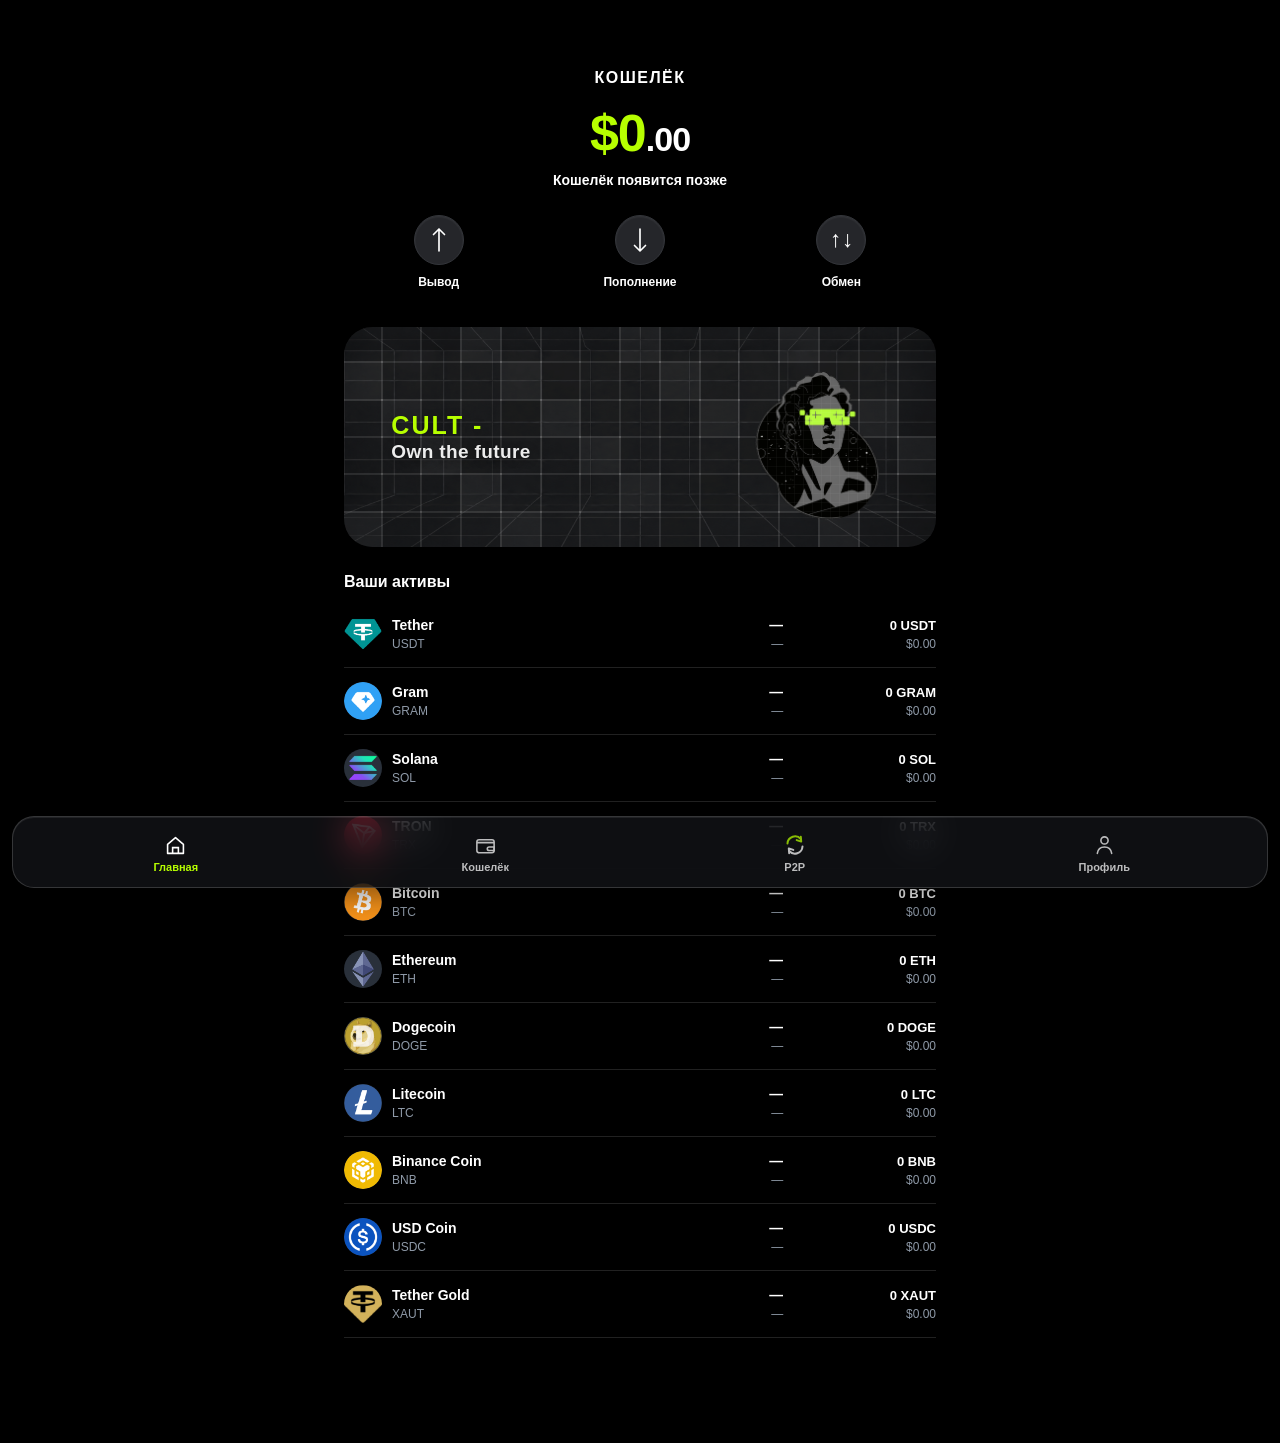
==== index.html @ b4d10b03 "Show hero slogan and add subtle CULT tile overlay" ====
<!doctype html>
<html lang="ru">
<head>
  <meta charset="UTF-8">
  <meta name="viewport" content="width=device-width,initial-scale=1">
  <title>CULT</title>
  <link rel="stylesheet" href="styles.css?v=59">
</head>
<body>
  <main>
    <section class="wallet"><span>&#1050;&#1054;&#1064;&#1045;&#1051;&#1025;&#1050;</span><div class="balance"><span class="money">$</span><span class="number">0</span><span class="punctuation">.</span><span class="number cents">00</span></div><p>&#1050;&#1086;&#1096;&#1077;&#1083;&#1105;&#1082; &#1087;&#1086;&#1103;&#1074;&#1080;&#1090;&#1089;&#1103; &#1087;&#1086;&#1079;&#1078;&#1077;</p></section>
    <section class="actions"><div class="action-item"><button aria-label="&#1042;&#1099;&#1074;&#1086;&#1076;"><i><svg class="action-arrow-svg" width="24" height="30" viewBox="0 0 24 30" aria-hidden="true"><path d="M12 26V4M6.5 9.5 12 4l5.5 5.5"/></svg></i></button><b>&#1042;&#1099;&#1074;&#1086;&#1076;</b></div><div class="action-item"><button aria-label="&#1055;&#1086;&#1087;&#1086;&#1083;&#1085;&#1077;&#1085;&#1080;&#1077;"><i><svg class="action-arrow-svg action-arrow-svg--down" width="24" height="30" viewBox="0 0 24 30" aria-hidden="true"><path d="M12 26V4M6.5 9.5 12 4l5.5 5.5"/></svg></i></button><b>&#1055;&#1086;&#1087;&#1086;&#1083;&#1085;&#1077;&#1085;&#1080;&#1077;</b></div><div class="action-item"><button aria-label="&#1054;&#1073;&#1084;&#1077;&#1085;"><i class="swap-arrows"><span>&#8593;</span><span>&#8595;</span></i></button><b>&#1054;&#1073;&#1084;&#1077;&#1085;</b></div></section>
    <div class="hero"><img src="assetslast-upload.png?v=49" alt="CULT"><span class="tile-grid" aria-hidden="true"></span><p class="hero-slogan" aria-label="CULT - Own the future"><strong>CULT -</strong><span>Own the future</span></p><img class="hero-character" src="assets/marked-character.png?v=49" alt=""><span class="character-grid" aria-hidden="true"></span></div>
    <section class="assets-section"><div class="assets-heading"><h2>&#1042;&#1072;&#1096;&#1080; &#1072;&#1082;&#1090;&#1080;&#1074;&#1099;</h2></div><div id="asset-list" class="asset-list"></div></section>
  </main>
  <nav class="bottom-nav" aria-label="&#1053;&#1072;&#1074;&#1080;&#1075;&#1072;&#1094;&#1080;&#1103;"><a class="nav-item active" href="#"><img class="asset-home" src="assets/home.svg" alt=""><span>&#1043;&#1083;&#1072;&#1074;&#1085;&#1072;&#1103;</span></a><a class="nav-item" href="#"><img class="asset-wallet" src="assets/wallet.svg" alt=""><span>&#1050;&#1086;&#1096;&#1077;&#1083;&#1105;&#1082;</span></a><a class="nav-item p2p-item" href="#"><img class="asset-p2p" src="assets/p2p.svg?v=37" alt=""><span>P2P</span></a><a class="nav-item" href="#"><img class="asset-profile" src="assets/person.svg" alt=""><span>&#1055;&#1088;&#1086;&#1092;&#1080;&#1083;&#1100;</span></a></nav>
  <script src="app.js?v=58"></script>
</body>
</html>
---- styles.css ----
@import url("https://fonts.googleapis.com/css2?family=Press+Start+2P&display=swap");
:root {
  --g: #b7ff00;
  --w: #fff;
  --muted: #8e8e93;
  --card: #1b1b1e;
}
* {
  box-sizing: border-box;
}
body {
  margin: 0;
  background: #000 !important;
  color: var(--w);
  font-family: "Press Start 2P", monospace;
  font-size: 9px;`n  letter-spacing: -0.35px;
}
.hero{background:transparent!important}
.hero div {
  display: none !important;
}
main {
  max-width: 620px;
  margin: auto;
  padding: 18px 0 105px;
}
header {
  height: 52px;
  padding: 0 16px;
  display: flex;
  align-items: center;
  gap: 11px;
}
.logo {
  width: 34px;
  height: 34px;
  border: 1px solid var(--g);
  display: grid;
  place-items: center;
  color: var(--g);
  font-size: 16px;
}
.title {
  font-size: 15px;
  letter-spacing: 2px;
}
.title small {
  display: block;
  color: #707074;
  font-size: 6px;
  letter-spacing: 1px;
  margin-top: 7px;
}
.settings {
  margin-left: auto;
  color: var(--g);
  background: none;
  border: 0;
  font: 18px inherit;
}
.wallet {
  text-align: center;
  padding: 47px 15px 27px;
}
.wallet > span {
  color: var(--g);
  font-size: 9px;
  letter-spacing: 2px;
}
.balance {
  font-size: 39px;
  color: var(--g);
  margin: 20px 0 13px;
}
.balance span {
  color: #fff;
  font-size: 21px;
}
.wallet p {
  margin: 0;
  color: #707074;
  font-size: 8px;
}
.actions {
  display: grid;
  grid-template-columns: repeat(3, 1fr);
  gap: 8px;
  padding: 0 12px 20px;
}
.actions button {
  height: 48px;
  background: var(--card);
  border: 1px solid #333;
  border-radius: 9px;
  color: #fff;
  font: 8px "Press Start 2P";
}
.actions button {
  display: flex;
  flex-direction: column;
  align-items: center;
  justify-content: center;
  gap: 0;
  border-radius: 50%;
  width: 88px;
  height: 88px;
  margin: auto;
  background: transparent;
  border: 0;
  color: #fff;
}
.actions button:first-child {
  border-color: #4b4b50;
  color: #fff;
}
.actions i {
  font: 28px Arial;
  color: var(--g);
  font-style: normal;
  line-height: 1;
}
.actions b {
  font: 7px "Press Start 2P";
  white-space: nowrap;
}
.actions button:first-child {
  border-color: var(--g);
  color: var(--g);
}
.hero {
  position: relative;
  width: 100%;
  height: 205px;
  overflow: hidden;
}
.hero img {
  width: 100%;
  height: 100%;
  object-fit: cover;
  object-position: center center;
  filter: brightness(0.58) saturate(0.85);
}
.hero:after {
  content: "";
  position: absolute;
  inset: 0;
  background: linear-gradient(90deg, #0009, #0002, #0009);
}
.hero div {
  position: absolute;
  z-index: 1;
  inset: 0;
  display: grid;
  place-items: center;
  color: var(--g);
  font-size: 13px;
  letter-spacing: 2px;
  text-shadow: 0 0 15px #000;
}
.ref {
  text-align: center;
  padding: 34px 14px;
}
.ref-icon {
  color: var(--g);
  font-size: 24px;
}
.ref h2 {
  font-size: 12px;
  line-height: 2;
  margin: 16px 0 10px;
}
.ref p {
  color: var(--muted);
  font-size: 8px;
  line-height: 2;
}
nav {
  position: fixed;
  bottom: 0;
  left: 0;
  right: 0;
  height: 74px;
  background: #000;
  border-top: 1px solid #27272a;
  display: flex;
  justify-content: space-around;
  padding-top: 11px;
}
nav a {
  text-align: center;
  color: #777;
  font-size: 20px;
}
nav a.active {
  color: var(--g);
}
nav small {
  display: block;
  margin-top: 8px;
  font: 7px "Press Start 2P";
  color: inherit;
}
.grain {
  position: fixed;
  inset: 0;
  pointer-events: none;
  opacity: 0.08;
  background-image: radial-gradient(#fff 1px, transparent 1px);
  background-size: 5px 5px;
}

html, body { background: #000 !important; }
body { background-image: none !important; }
header, nav, .ref { display: none !important; }
main { padding-top: 22px; }
.hero { width: calc(100% - 28px); margin: 18px auto 0; height: 220px; border-radius: 28px; overflow: hidden; position: relative; }
.hero img { display:block; width:100%; height:100%; object-fit:cover; object-position:center; }
.hero > .hero-character { position:absolute; z-index:5; right:6%; bottom:2%; width:29%; max-width:165px; height:auto; aspect-ratio:1; object-fit:contain; filter:none !important; pointer-events:none; }
.actions button { width:58px !important; height:58px !important; background:transparent !important; border:0 !important; }
.actions b { display:none !important; }
.actions i { font-size:30px !important; color:var(--g) !important; }
.hero img { filter:none !important; }
.hero:after { display:none !important; }
.hero:before {
  content: "";
  position: absolute;
  inset: 0;
  z-index: 2;
  pointer-events: none;
  border-radius: inherit;
  opacity: .28;
  background:
    repeating-linear-gradient(0deg, transparent 0 34px, rgba(255,255,255,.16) 34px 35px),
    repeating-linear-gradient(90deg, transparent 0 34px, rgba(255,255,255,.16) 34px 35px),
    repeating-conic-gradient(from 45deg, rgba(255,255,255,.045) 0 25%, rgba(0,0,0,.045) 0 50%);
  background-size: auto, auto, 68px 68px;
  mix-blend-mode: screen;
  animation: tilePulse 9s ease-in-out infinite alternate;
}
@keyframes tilePulse {
  0%,100% { opacity: .18; filter: brightness(.94); }
  50% { opacity: .30; filter: brightness(1.06); }
}
.hero:before { display:none !important; }
.tile-grid { position:absolute; inset:-2px; z-index:4; display:grid; grid-template-columns:repeat(15,1fr); grid-template-rows:repeat(6,1fr); pointer-events:none; overflow:hidden; border-radius:inherit; mix-blend-mode:difference; gap:0; }
.tile-grid i { display:block; margin:-1px; border:1px solid rgba(255,255,255,.02); background:rgba(255,255,255,.0024); animation:tileGlow var(--duration) linear var(--delay) infinite alternate; }
.tile-grid i:nth-child(3n){background:rgba(255,255,255,.006)} .tile-grid i:nth-child(4n){background:rgba(255,255,255,.004)} .tile-grid i:nth-child(7n){background:rgba(255,255,255,.008)}
@keyframes tileGlow { 0%,100%{opacity:.008} 50%{opacity:.052} }
@media (prefers-reduced-motion:reduce){.tile-grid i{animation:none;opacity:.11}}

/* Action buttons: soft rounded icon buttons with clear labels. */
body { font-family: Arial, Helvetica, sans-serif !important; font-size: 14px !important; letter-spacing: 0 !important; }
.wallet > span { font: 700 13px Arial, Helvetica, sans-serif; letter-spacing: 1.5px; color:#fff; }
.wallet p { font: 600 12px Arial, Helvetica, sans-serif; color:#fff; }
.actions { align-items: start; }
.actions { align-items: start; }
.action-item { display:flex; flex-direction:column; align-items:center; gap:10px; }
.actions button { width: 50px !important; height: 50px !important; border-radius: 50%; background: #25262a !important; background-image:none !important; border: 1px solid #3b3d43 !important; color: #fff !important; gap: 0; box-shadow: inset 0 1px 2px rgba(255,255,255,.08), 0 1px 3px rgba(0,0,0,.45); -webkit-font-smoothing: antialiased; display:grid !important; place-items:center !important; padding:0 !important; }
.actions button:first-child { border-color: #33353a !important; color: #fff !important; }
.actions i { font: 27px/1 Arial, Helvetica, sans-serif !important; color: #fff !important; font-weight: 300; display:flex; align-items:center; justify-content:center; width:100%; height:100%; letter-spacing:0 !important; transform:translateY(-1px); }
.actions i.swap-arrows { gap: 2px; font-size: 23px !important; letter-spacing:0 !important; transform:translateY(-1px); }
.actions i.swap-arrows span { display:block; width:10px; text-align:center; }
.actions b { display: block !important; color: #fff; font: 700 12px Arial, Helvetica, sans-serif !important; letter-spacing: 0; white-space:nowrap; }
.grain { display:none !important; }
.balance { font: 800 42px Arial, Helvetica, sans-serif; letter-spacing: -1px; color:var(--g); }
.balance .money,.balance .number { color:var(--g); }
.balance .punctuation { color:#fff; font-size:27px; }
.balance .cents { font-size:27px; }

/* Restore the previous typography scale. */
body { font-family: Arial, Helvetica, sans-serif !important; font-size: 14px !important; }
.wallet > span { font-size: 13px !important; }
.wallet p { font-size: 12px !important; }
.balance { font-size: 42px !important; }
.balance .punctuation, .balance .cents { font-size: 27px !important; }
.actions b { font-size: 12px !important; }
.wallet > span { font-size: 16px !important; font-weight: 700 !important; }
.balance { font-size: 52px !important; line-height: 1 !important; }
.balance .money, .balance .number { font-size: 52px !important; color: var(--g) !important; }
.balance .punctuation { font-size: 34px !important; color: #fff !important; }
.balance .cents { font-size: 34px !important; color: #fff !important; }
.wallet p { font-size: 14px !important; }

.assets-section { margin: 26px 14px 0; }
.assets-heading { display:flex; justify-content:space-between; align-items:center; margin-bottom:10px; }
.assets-heading h2 { margin:0; color:#fff; font:bold 16px Arial,sans-serif; }
.assets-heading span { color:var(--g); font:700 10px Arial,sans-serif; }
.asset-list { display:flex; flex-direction:column; gap:0; }
.asset-row { display:grid; grid-template-columns:minmax(0,1.3fr) minmax(85px,1fr) minmax(82px,.8fr); align-items:center; min-height:67px; border-bottom:1px solid rgba(255,255,255,.13); color:#fff; }
.asset-left { display:flex; align-items:center; gap:10px; min-width:0; }
.asset-left img { width:38px; height:38px; border-radius:50%; object-fit:cover; background:#29303a; }
.asset-left img[src*="usdt.png"], .asset-left img[src*="xaut.png"] { background:transparent; }
.asset-left strong,.asset-price strong,.asset-balance strong { display:block; font:700 14px Arial,sans-serif; white-space:nowrap; overflow:hidden; text-overflow:ellipsis; }
.asset-left small,.asset-price small,.asset-balance small { display:block; margin-top:4px; color:#8f9aa8; font:12px Arial,sans-serif; }
.asset-price { text-align:right; }
.asset-price .rise { color:var(--g); }.asset-price .fall { color:#ff4d68; }
.asset-balance { text-align:right; }.asset-balance strong { font-size:13px; }

/* Bottom navigation */
nav.bottom-nav { display:flex !important; position:fixed; z-index:20; left:12px; right:12px; bottom:12px; height:72px; padding:10px 8px 8px; border:1px solid rgba(255,255,255,.16); border-radius:22px; background:rgba(22,23,27,.68); backdrop-filter:blur(18px); box-shadow:0 8px 30px rgba(0,0,0,.45), inset 0 1px rgba(255,255,255,.08); justify-content:space-around; align-items:stretch; }
nav.bottom-nav .nav-item { display:flex; flex:1; min-width:0; flex-direction:column; justify-content:center; align-items:center; gap:5px; color:#fff; text-decoration:none; font:600 11px Arial, Helvetica, sans-serif; opacity:.72; }
nav.bottom-nav .nav-item.active { color:var(--g); opacity:1; }
nav.bottom-nav .nav-item img { width:23px; height:23px; object-fit:contain; }
nav.bottom-nav .asset-home { animation:iconHome 2.8s ease-in-out infinite; }
nav.bottom-nav .asset-wallet { animation:iconHome 2.8s ease-in-out .2s infinite; transform-origin:center; transform-style:flat; }
nav.bottom-nav .asset-p2p { width:24px !important; height:24px !important; animation:iconP2P 3.6s cubic-bezier(.45,.05,.55,.95) infinite; transform-origin:center; }
nav.bottom-nav .asset-profile { animation:iconProfile 3s ease-in-out .4s infinite; }
nav.bottom-nav .nav-item span:last-child { line-height:1; }
.p2p-cycle { position:relative; width:34px; height:24px; display:block; }
.p2p-cycle img { position:absolute; top:0; width:22px !important; height:22px !important; }
.p2p-cycle img:first-child { left:0; animation:p2pSwapA 2.8s ease-in-out infinite; }
.p2p-cycle img:nth-child(2) { right:0; animation:p2pSwapB 2.8s ease-in-out infinite; }
@keyframes p2pSwapA { 0%,30%{transform:translateX(0) rotate(0);opacity:1} 40%{transform:translateX(8px) rotate(35deg);opacity:0} 60%{transform:translateX(12px) rotate(180deg);opacity:0} 70%,100%{transform:translateX(12px) rotate(360deg);opacity:1} }
@keyframes p2pSwapB { 0%,30%{transform:translateX(0) rotate(0);opacity:1} 40%{transform:translateX(-8px) rotate(-35deg);opacity:0} 60%{transform:translateX(-12px) rotate(-180deg);opacity:0} 70%,100%{transform:translateX(-12px) rotate(-360deg);opacity:1} }
@keyframes iconHome { 0%,100%{transform:translateY(0)} 50%{transform:translateY(-3px) scale(1.08)} }
@keyframes iconWallet { 0%,100%{transform:translateY(0)} 50%{transform:translateY(-3px) scale(1.08)} }
@keyframes iconProfile { 0%,100%{transform:translateY(0)} 50%{transform:translateY(-3px)} }
@keyframes iconP2P { 0%,32%{transform:rotate(0deg) scale(1)} 48%,68%{transform:rotate(180deg) scale(1.04)} 84%,100%{transform:rotate(360deg) scale(1)} }

/* P2P: separated people with two independent rounded arrows. */
.p2p-cycle { display:none !important; }
.p2p-scene { position:relative; display:block; width:62px; height:25px; }
.p2p-people img { position:absolute; top:1px; width:21px !important; height:21px !important; }
.p2p-people img:first-child { left:0; animation:personLeft 2.4s ease-in-out infinite; }
.p2p-people img:last-child { right:0; animation:personRight 2.4s ease-in-out -.35s infinite; }
.p2p-arrows { position:absolute; left:50%; top:50%; width:26px; height:25px; transform:translate(-50%,-50%); display:flex; align-items:center; justify-content:center; gap:0; color:var(--g); font:18px/1 Arial,sans-serif; }
.p2p-arrows span { position:absolute; display:block; transform-origin:center; }
.p2p-arrows span:first-child { transform:translateX(-5px); animation:arrowCW 1.6s linear infinite; }
.p2p-arrows span:last-child { transform:translateX(5px); animation:arrowCCW 1.6s linear infinite; }
@keyframes arrowCW { from{transform:translateX(-5px) rotate(0deg)} to{transform:translateX(-5px) rotate(360deg)} }
@keyframes arrowCCW { from{transform:translateX(5px) rotate(0deg)} to{transform:translateX(5px) rotate(-360deg)} }
@keyframes personLeft { 0%,100%{transform:translateY(0)} 50%{transform:translateY(-3px) rotate(-5deg)} }
@keyframes personRight { 0%,100%{transform:translateY(0)} 50%{transform:translateY(-3px) rotate(5deg)} }

/* Final visibility/alignment overrides */
.hero > .hero-character { right:7% !important; bottom:11% !important; width:27% !important; max-width:155px !important; }
.tile-grid { inset:-2px !important; grid-template-columns:repeat(15,1fr) !important; grid-template-rows:repeat(6,1fr) !important; mix-blend-mode:normal !important; }
.tile-grid i { margin:-1px !important; border:1px solid rgba(255,255,255,.085) !important; background:rgba(0,0,0,.031) !important; }
.tile-grid i:nth-child(3n){background:rgba(0,0,0,.054) !important}.tile-grid i:nth-child(4n){background:rgba(255,255,255,.027) !important}.tile-grid i:nth-child(7n){background:rgba(0,0,0,.073) !important}
@keyframes tileGlow {0%,100%{opacity:.085}50%{opacity:.20}}

/* CULT floats gently; squares are darker and slightly more opaque. */
.hero::after { display:block !important; content:""; position:absolute; inset:0; z-index:3; background:rgba(0,0,0,.08); pointer-events:none; border-radius:inherit; }
.hero > .hero-character { animation:cultHover 6.4s ease-in-out infinite; transform-origin:center bottom; }
.hero-slogan { position:absolute; z-index:7; left:8%; top:50%; transform:translateY(-50%); display:flex !important; flex-direction:column; align-items:flex-start; gap:4px; margin:0; color:#fff; font-family:Arial,Helvetica,sans-serif; line-height:1; pointer-events:none; text-shadow:0 2px 10px rgba(0,0,0,.45); }
.hero-slogan strong { color:var(--g); font-size:clamp(16px,2.2vw,25px); font-weight:800; letter-spacing:.08em; }
.hero-slogan span { color:rgba(255,255,255,.92); font-size:clamp(13px,1.7vw,19px); font-weight:600; letter-spacing:.02em; }
@media (max-width:520px){ .hero-slogan { left:7%; gap:3px; } .hero-slogan strong { font-size:17px; } .hero-slogan span { font-size:13px; } }
.hero > .character-grid { position:absolute; z-index:6; right:7% !important; bottom:11% !important; width:27% !important; max-width:155px !important; aspect-ratio:1; pointer-events:none; opacity:.22; background:linear-gradient(90deg,rgba(255,255,255,.13) 1px,transparent 1px),linear-gradient(0deg,rgba(255,255,255,.13) 1px,transparent 1px); background-size:9px 9px; mix-blend-mode:screen; -webkit-mask:url('assets/marked-character.png?v=49') center/contain no-repeat; mask:url('assets/marked-character.png?v=49') center/contain no-repeat; animation:cultHover 6.4s ease-in-out infinite; transform-origin:center bottom; }
@keyframes cultHover {
  0%,100% { transform:translate3d(0,0,0) scale(1); filter:drop-shadow(0 0 0 rgba(183,255,0,0)); }
  25% { transform:translate3d(2px,-2px,0) scale(1.012); filter:drop-shadow(0 0 5px rgba(183,255,0,.16)); }
  50% { transform:translate3d(-1px,-3px,0) scale(1.018); filter:drop-shadow(0 0 7px rgba(183,255,0,.2)); }
  75% { transform:translate3d(-2px,-1px,0) scale(1.01); filter:drop-shadow(0 0 4px rgba(183,255,0,.12)); }
}
.tile-grid i { border-color:rgba(255,255,255,.102) !important; background:rgba(0,0,0,.037) !important; }
.tile-grid i:nth-child(3n){background:rgba(0,0,0,.065) !important}.tile-grid i:nth-child(4n){background:rgba(255,255,255,.032) !important}.tile-grid i:nth-child(7n){background:rgba(0,0,0,.088) !important}
@keyframes tileGlow {0%,100%{opacity:.102}50%{opacity:.24}}

/* Navigation animations run on hover or tap, not continuously. */
nav.bottom-nav .asset-home,
nav.bottom-nav .asset-wallet,
nav.bottom-nav .asset-p2p,
nav.bottom-nav .asset-profile { animation:none !important; }
nav.bottom-nav .nav-item:hover .asset-home,
nav.bottom-nav .nav-item:focus-visible .asset-home,
nav.bottom-nav .nav-item.is-animating .asset-home { animation:iconHome 1.2s ease-in-out !important; }
nav.bottom-nav .nav-item:hover .asset-wallet,
nav.bottom-nav .nav-item:focus-visible .asset-wallet,
nav.bottom-nav .nav-item.is-animating .asset-wallet { animation:iconWallet 1.2s ease-in-out !important; }
nav.bottom-nav .nav-item:hover .asset-p2p,
nav.bottom-nav .nav-item:focus-visible .asset-p2p,
nav.bottom-nav .nav-item.is-animating .asset-p2p { animation:iconP2P 1.8s cubic-bezier(.45,.05,.55,.95) !important; }
nav.bottom-nav .nav-item:hover .asset-profile,
nav.bottom-nav .nav-item:focus-visible .asset-profile,
nav.bottom-nav .nav-item.is-animating .asset-profile { animation:iconProfile 1.2s ease-in-out !important; }

/* Action arrows react immediately to hover, keyboard focus and touch. */
.actions button { cursor:pointer; }
.actions button .swap-arrows span { will-change:transform; }
.action-item:nth-child(1) button i,
.action-item:nth-child(2) button i { transform:none; }
.actions .action-arrow-svg { display:block; flex:none; fill:none; stroke:currentColor; stroke-width:1.65; stroke-linecap:round; stroke-linejoin:round; }
.actions .action-arrow-svg--down { transform:rotate(180deg); transform-origin:center; }

@keyframes actionArrowUp {
  0%,100% { transform:translateY(0); }
  42% { transform:translateY(-6px); }
}
@keyframes actionArrowDown {
  0%,100% { transform:translateY(0); }
  42% { transform:translateY(6px); }
}
@keyframes swapArrowUp {
  0%,100% { transform:translateY(0); }
  42% { transform:translateY(-6px); }
}
@keyframes swapArrowDown {
  0%,100% { transform:translateY(0); }
  42% { transform:translateY(6px); }
}

.action-item:nth-child(1) button.is-animating i { animation:actionArrowUp .38s cubic-bezier(.2,.8,.3,1) !important; }
.action-item:nth-child(2) button.is-animating i { animation:actionArrowDown .38s cubic-bezier(.2,.8,.3,1) !important; }
.action-item:nth-child(3) button.is-animating .swap-arrows span:first-child { animation:swapArrowUp .4s cubic-bezier(.2,.8,.3,1) !important; }
.action-item:nth-child(3) button.is-animating .swap-arrows span:last-child { animation:swapArrowDown .4s cubic-bezier(.2,.8,.3,1) !important; }

/* P2P navigation starts rotating at once instead of holding its first frame. */
@keyframes iconP2PInstant {
  0% { transform:rotate(0deg) scale(1); }
  44% { transform:rotate(180deg) scale(1.05); }
  56% { transform:rotate(180deg) scale(1.05); }
  100% { transform:rotate(360deg) scale(1); }
}
nav.bottom-nav .nav-item:hover .asset-p2p,
nav.bottom-nav .nav-item:focus-visible .asset-p2p,
nav.bottom-nav .nav-item.is-animating .asset-p2p { animation:iconP2PInstant 1.15s cubic-bezier(.42,0,.32,1) !important; }
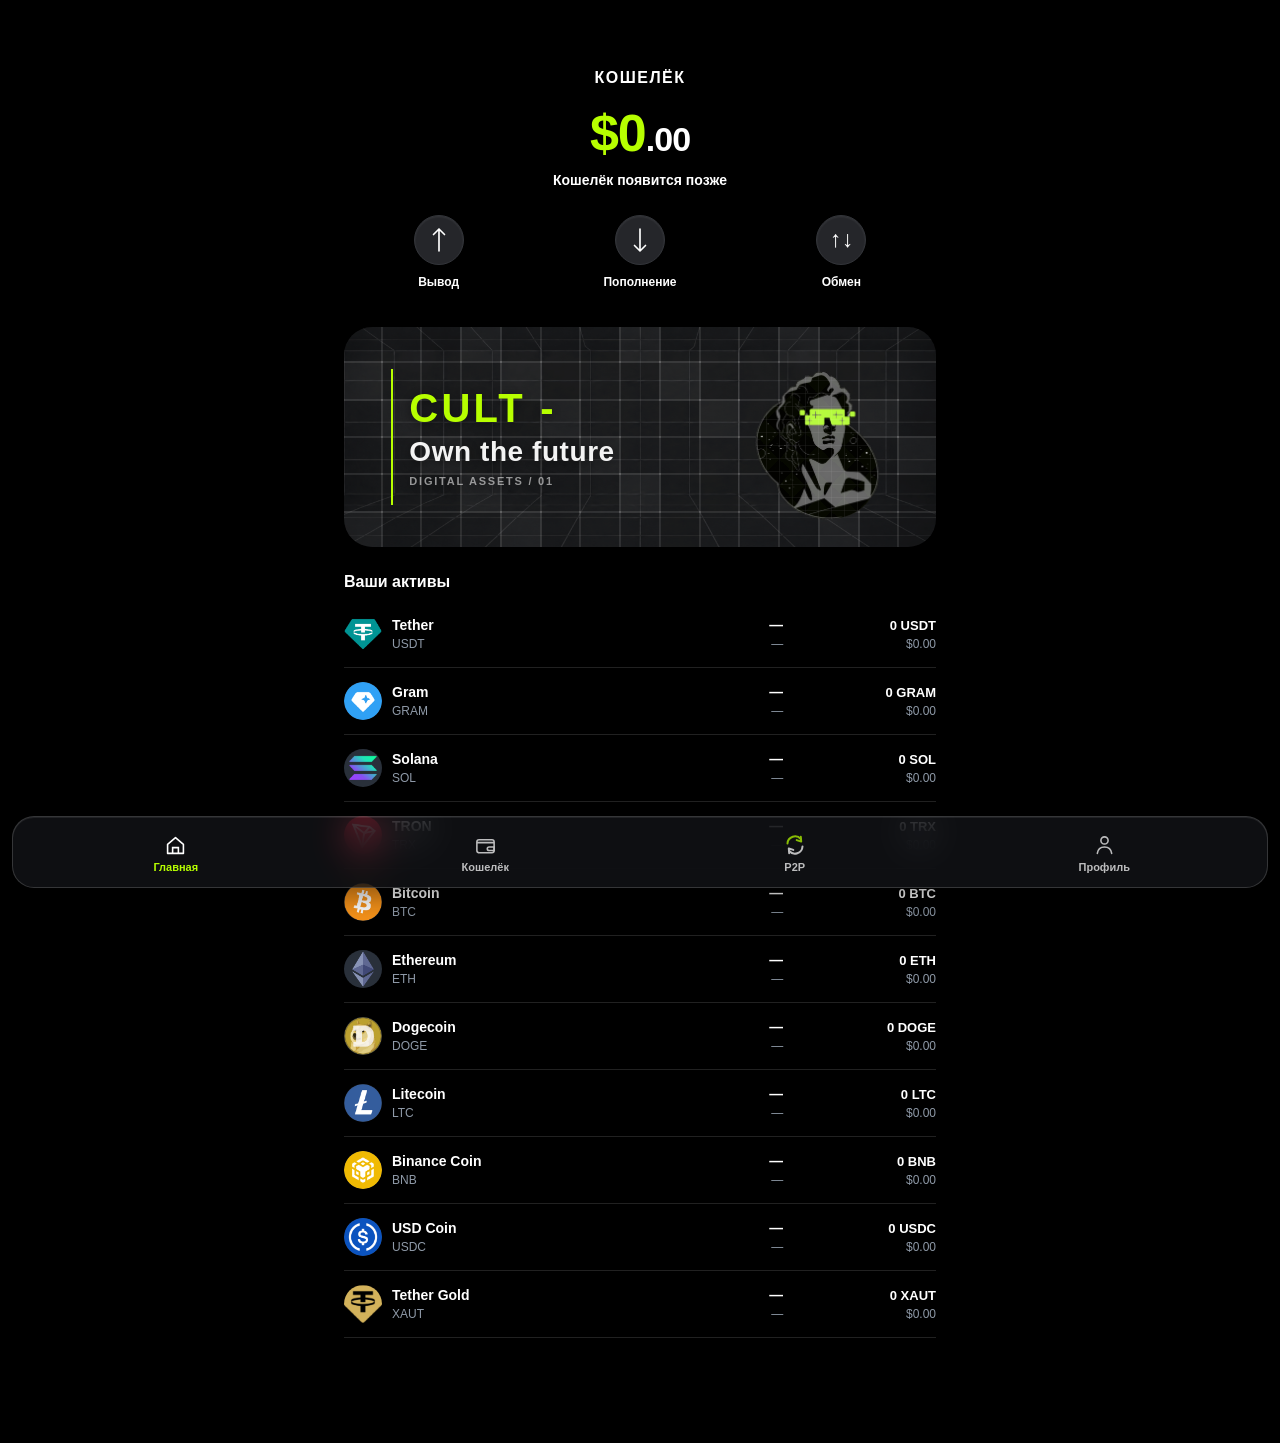
==== commit 80b99d06: "Enhance CULT overlay tiles and hero slogan" ====
--- a/index.html
+++ b/index.html
@@ -4,13 +4,13 @@
   <meta charset="UTF-8">
   <meta name="viewport" content="width=device-width,initial-scale=1">
   <title>CULT</title>
-  <link rel="stylesheet" href="styles.css?v=59">
+  <link rel="stylesheet" href="styles.css?v=60">
 </head>
 <body>
   <main>
     <section class="wallet"><span>&#1050;&#1054;&#1064;&#1045;&#1051;&#1025;&#1050;</span><div class="balance"><span class="money">$</span><span class="number">0</span><span class="punctuation">.</span><span class="number cents">00</span></div><p>&#1050;&#1086;&#1096;&#1077;&#1083;&#1105;&#1082; &#1087;&#1086;&#1103;&#1074;&#1080;&#1090;&#1089;&#1103; &#1087;&#1086;&#1079;&#1078;&#1077;</p></section>
     <section class="actions"><div class="action-item"><button aria-label="&#1042;&#1099;&#1074;&#1086;&#1076;"><i><svg class="action-arrow-svg" width="24" height="30" viewBox="0 0 24 30" aria-hidden="true"><path d="M12 26V4M6.5 9.5 12 4l5.5 5.5"/></svg></i></button><b>&#1042;&#1099;&#1074;&#1086;&#1076;</b></div><div class="action-item"><button aria-label="&#1055;&#1086;&#1087;&#1086;&#1083;&#1085;&#1077;&#1085;&#1080;&#1077;"><i><svg class="action-arrow-svg action-arrow-svg--down" width="24" height="30" viewBox="0 0 24 30" aria-hidden="true"><path d="M12 26V4M6.5 9.5 12 4l5.5 5.5"/></svg></i></button><b>&#1055;&#1086;&#1087;&#1086;&#1083;&#1085;&#1077;&#1085;&#1080;&#1077;</b></div><div class="action-item"><button aria-label="&#1054;&#1073;&#1084;&#1077;&#1085;"><i class="swap-arrows"><span>&#8593;</span><span>&#8595;</span></i></button><b>&#1054;&#1073;&#1084;&#1077;&#1085;</b></div></section>
-    <div class="hero"><img src="assetslast-upload.png?v=49" alt="CULT"><span class="tile-grid" aria-hidden="true"></span><p class="hero-slogan" aria-label="CULT - Own the future"><strong>CULT -</strong><span>Own the future</span></p><img class="hero-character" src="assets/marked-character.png?v=49" alt=""><span class="character-grid" aria-hidden="true"></span></div>
+    <div class="hero"><img src="assetslast-upload.png?v=49" alt="CULT"><span class="tile-grid" aria-hidden="true"></span><p class="hero-slogan" aria-label="CULT - Own the future"><strong>CULT -</strong><span>Own the future</span><small>DIGITAL ASSETS / 01</small></p><img class="hero-character" src="assets/marked-character.png?v=49" alt=""><span class="character-grid" aria-hidden="true"></span></div>
     <section class="assets-section"><div class="assets-heading"><h2>&#1042;&#1072;&#1096;&#1080; &#1072;&#1082;&#1090;&#1080;&#1074;&#1099;</h2></div><div id="asset-list" class="asset-list"></div></section>
   </main>
   <nav class="bottom-nav" aria-label="&#1053;&#1072;&#1074;&#1080;&#1075;&#1072;&#1094;&#1080;&#1103;"><a class="nav-item active" href="#"><img class="asset-home" src="assets/home.svg" alt=""><span>&#1043;&#1083;&#1072;&#1074;&#1085;&#1072;&#1103;</span></a><a class="nav-item" href="#"><img class="asset-wallet" src="assets/wallet.svg" alt=""><span>&#1050;&#1086;&#1096;&#1077;&#1083;&#1105;&#1082;</span></a><a class="nav-item p2p-item" href="#"><img class="asset-p2p" src="assets/p2p.svg?v=37" alt=""><span>P2P</span></a><a class="nav-item" href="#"><img class="asset-profile" src="assets/person.svg" alt=""><span>&#1055;&#1088;&#1086;&#1092;&#1080;&#1083;&#1100;</span></a></nav>
--- a/styles.css
+++ b/styles.css
@@ -343,11 +343,13 @@
 /* CULT floats gently; squares are darker and slightly more opaque. */
 .hero::after { display:block !important; content:""; position:absolute; inset:0; z-index:3; background:rgba(0,0,0,.08); pointer-events:none; border-radius:inherit; }
 .hero > .hero-character { animation:cultHover 6.4s ease-in-out infinite; transform-origin:center bottom; }
-.hero-slogan { position:absolute; z-index:7; left:8%; top:50%; transform:translateY(-50%); display:flex !important; flex-direction:column; align-items:flex-start; gap:4px; margin:0; color:#fff; font-family:Arial,Helvetica,sans-serif; line-height:1; pointer-events:none; text-shadow:0 2px 10px rgba(0,0,0,.45); }
-.hero-slogan strong { color:var(--g); font-size:clamp(16px,2.2vw,25px); font-weight:800; letter-spacing:.08em; }
-.hero-slogan span { color:rgba(255,255,255,.92); font-size:clamp(13px,1.7vw,19px); font-weight:600; letter-spacing:.02em; }
-@media (max-width:520px){ .hero-slogan { left:7%; gap:3px; } .hero-slogan strong { font-size:17px; } .hero-slogan span { font-size:13px; } }
-.hero > .character-grid { position:absolute; z-index:6; right:7% !important; bottom:11% !important; width:27% !important; max-width:155px !important; aspect-ratio:1; pointer-events:none; opacity:.22; background:linear-gradient(90deg,rgba(255,255,255,.13) 1px,transparent 1px),linear-gradient(0deg,rgba(255,255,255,.13) 1px,transparent 1px); background-size:9px 9px; mix-blend-mode:screen; -webkit-mask:url('assets/marked-character.png?v=49') center/contain no-repeat; mask:url('assets/marked-character.png?v=49') center/contain no-repeat; animation:cultHover 6.4s ease-in-out infinite; transform-origin:center bottom; }
+.hero-slogan { position:absolute; z-index:7; left:8%; top:50%; min-height:136px; transform:translateY(-50%); display:flex !important; flex-direction:column; justify-content:center; align-items:flex-start; gap:10px; margin:0; padding:10px 0 10px 16px; border-left:2px solid var(--g); color:#fff; font-family:Arial,Helvetica,sans-serif; line-height:1; pointer-events:none; text-shadow:0 2px 10px rgba(0,0,0,.45); }
+.hero-slogan strong { color:var(--g); font-size:clamp(27px,4vw,40px); font-weight:800; letter-spacing:.08em; }
+.hero-slogan span { color:rgba(255,255,255,.95); font-size:clamp(19px,2.7vw,28px); font-weight:600; letter-spacing:.02em; }
+.hero-slogan small { color:rgba(255,255,255,.55); font-size:clamp(8px,1.1vw,11px); font-weight:700; letter-spacing:.16em; }
+@media (max-width:520px){ .hero-slogan { left:7%; min-height:128px; gap:9px; padding-left:11px; } .hero-slogan strong { font-size:28px; } .hero-slogan span { font-size:19px; } .hero-slogan small { font-size:8px; letter-spacing:.12em; } }
+.hero > .character-grid { position:absolute; z-index:6; right:7% !important; bottom:11% !important; width:27% !important; max-width:155px !important; aspect-ratio:1; pointer-events:none; opacity:.29; background:linear-gradient(90deg,rgba(255,255,255,.18) 1px,transparent 1px),linear-gradient(0deg,rgba(255,255,255,.18) 1px,transparent 1px),repeating-conic-gradient(from 45deg,rgba(183,255,0,.07) 0 25%,transparent 0 50%); background-size:13px 13px,13px 13px,26px 26px; mix-blend-mode:screen; -webkit-mask:url('assets/marked-character.png?v=49') center/contain no-repeat; mask:url('assets/marked-character.png?v=49') center/contain no-repeat; animation:cultHover 6.4s ease-in-out infinite,characterGridPulse 1.6s ease-in-out infinite alternate; transform-origin:center bottom; }
+@keyframes characterGridPulse { from{opacity:.23} to{opacity:.34} }
 @keyframes cultHover {
   0%,100% { transform:translate3d(0,0,0) scale(1); filter:drop-shadow(0 0 0 rgba(183,255,0,0)); }
   25% { transform:translate3d(2px,-2px,0) scale(1.012); filter:drop-shadow(0 0 5px rgba(183,255,0,.16)); }
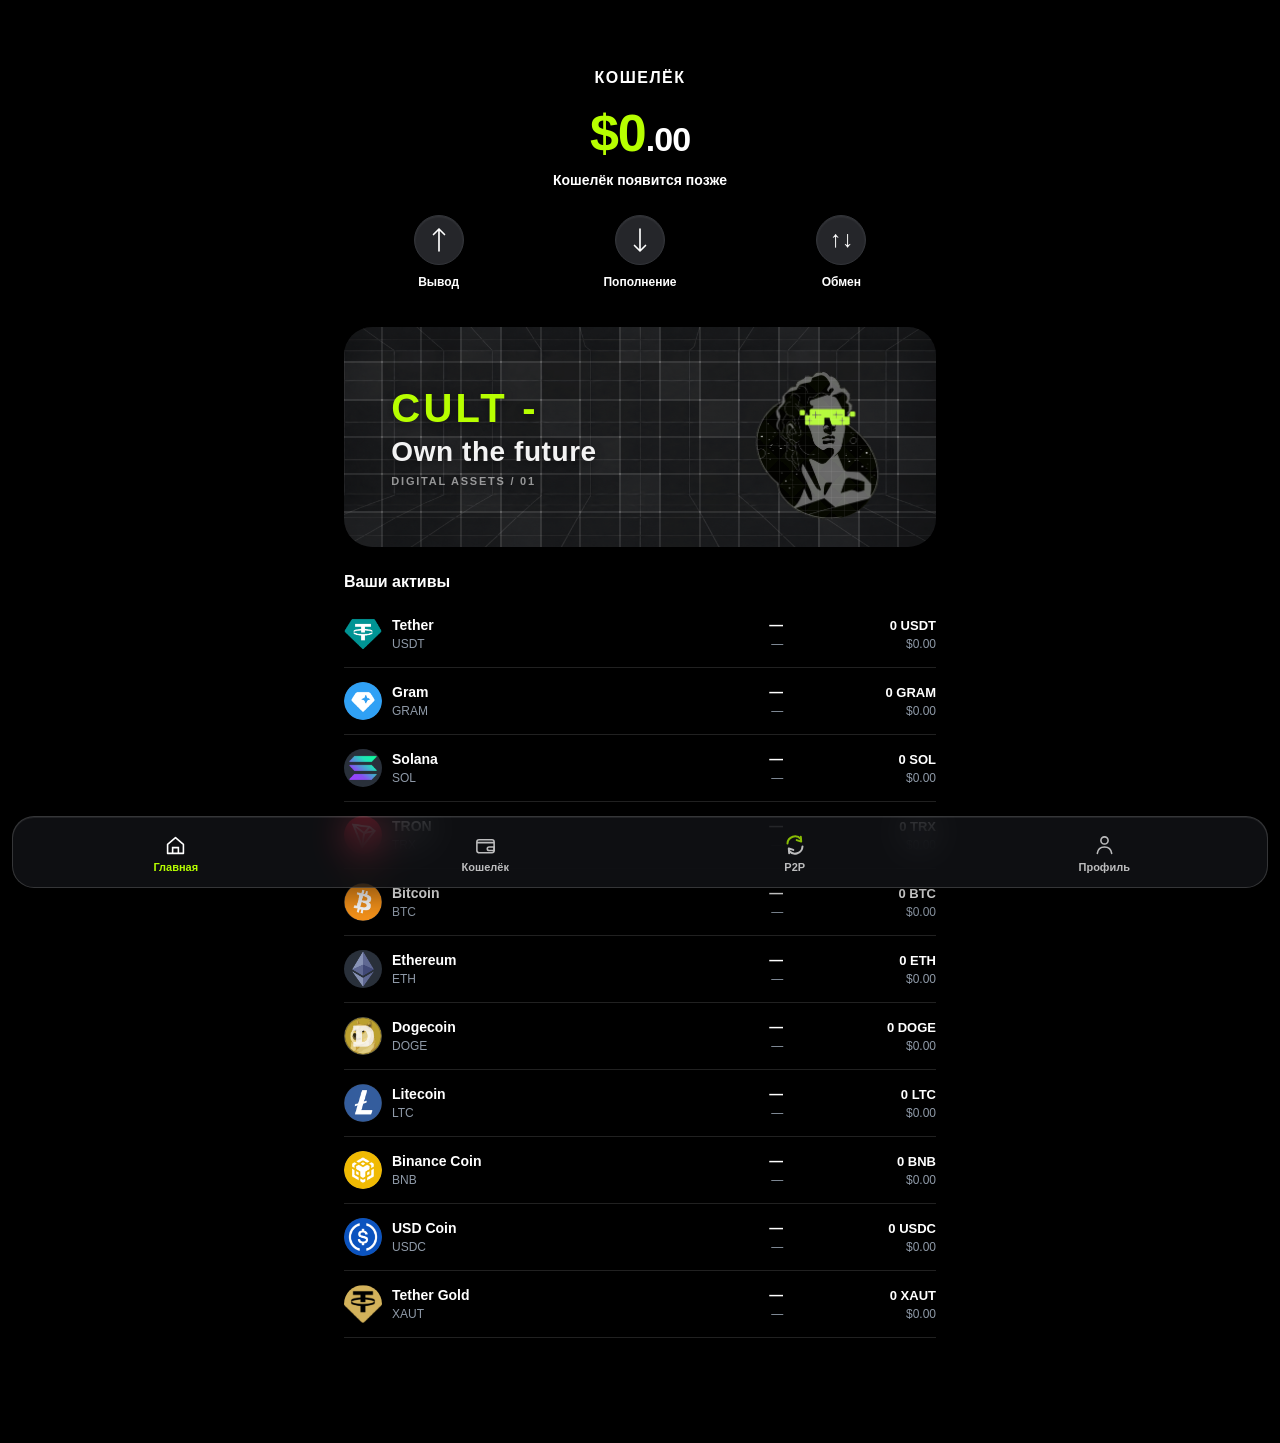
==== commit ceff5f7f: "Remove slogan accent bar" ====
--- a/index.html
+++ b/index.html
@@ -4,7 +4,7 @@
   <meta charset="UTF-8">
   <meta name="viewport" content="width=device-width,initial-scale=1">
   <title>CULT</title>
-  <link rel="stylesheet" href="styles.css?v=60">
+  <link rel="stylesheet" href="styles.css?v=61">
 </head>
 <body>
   <main>
--- a/styles.css
+++ b/styles.css
@@ -343,11 +343,11 @@
 /* CULT floats gently; squares are darker and slightly more opaque. */
 .hero::after { display:block !important; content:""; position:absolute; inset:0; z-index:3; background:rgba(0,0,0,.08); pointer-events:none; border-radius:inherit; }
 .hero > .hero-character { animation:cultHover 6.4s ease-in-out infinite; transform-origin:center bottom; }
-.hero-slogan { position:absolute; z-index:7; left:8%; top:50%; min-height:136px; transform:translateY(-50%); display:flex !important; flex-direction:column; justify-content:center; align-items:flex-start; gap:10px; margin:0; padding:10px 0 10px 16px; border-left:2px solid var(--g); color:#fff; font-family:Arial,Helvetica,sans-serif; line-height:1; pointer-events:none; text-shadow:0 2px 10px rgba(0,0,0,.45); }
+.hero-slogan { position:absolute; z-index:7; left:8%; top:50%; min-height:136px; transform:translateY(-50%); display:flex !important; flex-direction:column; justify-content:center; align-items:flex-start; gap:10px; margin:0; padding:10px 0; color:#fff; font-family:Arial,Helvetica,sans-serif; line-height:1; pointer-events:none; text-shadow:0 2px 10px rgba(0,0,0,.45); }
 .hero-slogan strong { color:var(--g); font-size:clamp(27px,4vw,40px); font-weight:800; letter-spacing:.08em; }
 .hero-slogan span { color:rgba(255,255,255,.95); font-size:clamp(19px,2.7vw,28px); font-weight:600; letter-spacing:.02em; }
 .hero-slogan small { color:rgba(255,255,255,.55); font-size:clamp(8px,1.1vw,11px); font-weight:700; letter-spacing:.16em; }
-@media (max-width:520px){ .hero-slogan { left:7%; min-height:128px; gap:9px; padding-left:11px; } .hero-slogan strong { font-size:28px; } .hero-slogan span { font-size:19px; } .hero-slogan small { font-size:8px; letter-spacing:.12em; } }
+@media (max-width:520px){ .hero-slogan { left:7%; min-height:128px; gap:9px; } .hero-slogan strong { font-size:28px; } .hero-slogan span { font-size:19px; } .hero-slogan small { font-size:8px; letter-spacing:.12em; } }
 .hero > .character-grid { position:absolute; z-index:6; right:7% !important; bottom:11% !important; width:27% !important; max-width:155px !important; aspect-ratio:1; pointer-events:none; opacity:.29; background:linear-gradient(90deg,rgba(255,255,255,.18) 1px,transparent 1px),linear-gradient(0deg,rgba(255,255,255,.18) 1px,transparent 1px),repeating-conic-gradient(from 45deg,rgba(183,255,0,.07) 0 25%,transparent 0 50%); background-size:13px 13px,13px 13px,26px 26px; mix-blend-mode:screen; -webkit-mask:url('assets/marked-character.png?v=49') center/contain no-repeat; mask:url('assets/marked-character.png?v=49') center/contain no-repeat; animation:cultHover 6.4s ease-in-out infinite,characterGridPulse 1.6s ease-in-out infinite alternate; transform-origin:center bottom; }
 @keyframes characterGridPulse { from{opacity:.23} to{opacity:.34} }
 @keyframes cultHover {
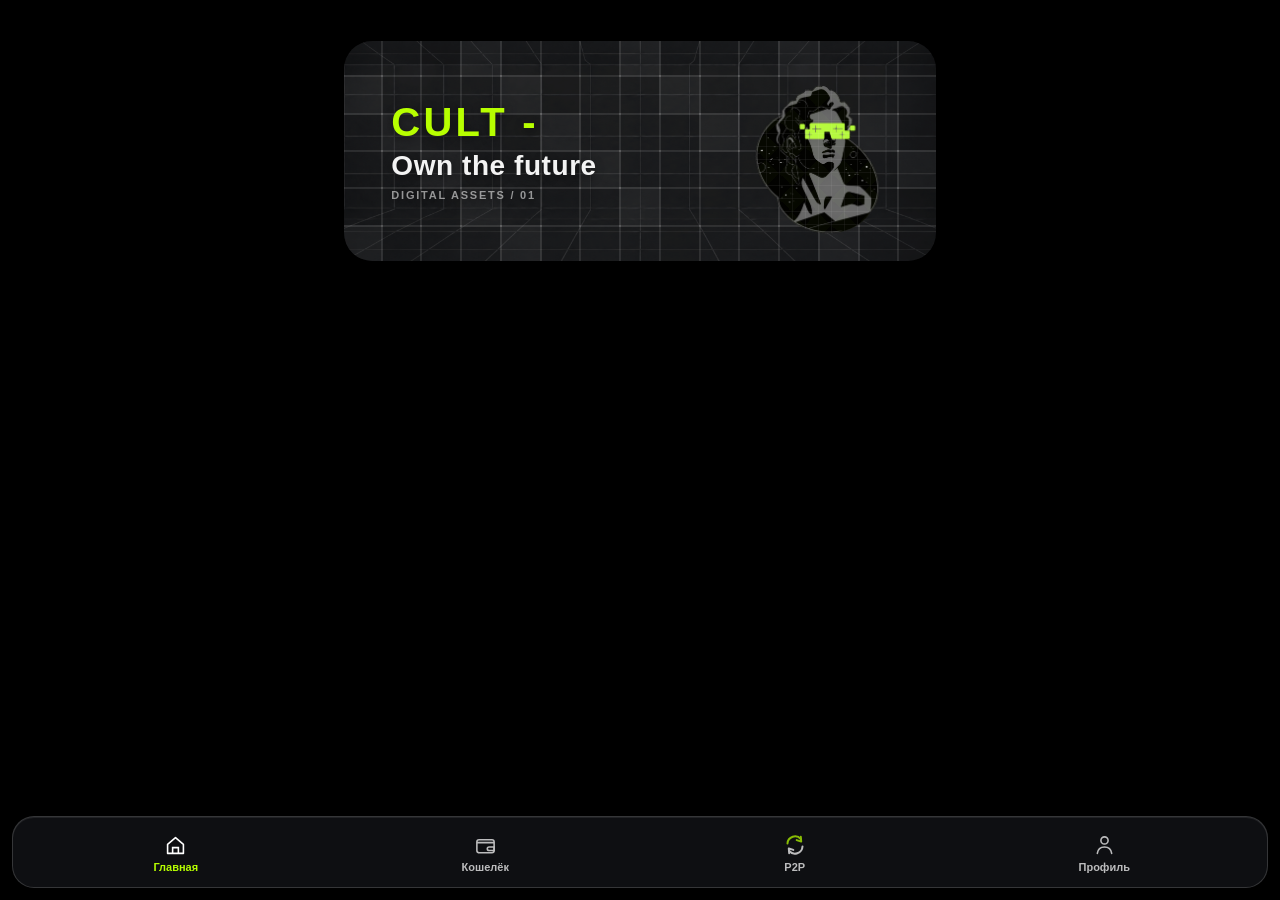
==== commit a4df321b: "Split home and wallet screens" ====
--- a/index.html
+++ b/index.html
@@ -4,16 +4,20 @@
   <meta charset="UTF-8">
   <meta name="viewport" content="width=device-width,initial-scale=1">
   <title>CULT</title>
-  <link rel="stylesheet" href="styles.css?v=61">
+  <link rel="stylesheet" href="styles.css?v=62">
 </head>
 <body>
   <main>
-    <section class="wallet"><span>&#1050;&#1054;&#1064;&#1045;&#1051;&#1025;&#1050;</span><div class="balance"><span class="money">$</span><span class="number">0</span><span class="punctuation">.</span><span class="number cents">00</span></div><p>&#1050;&#1086;&#1096;&#1077;&#1083;&#1105;&#1082; &#1087;&#1086;&#1103;&#1074;&#1080;&#1090;&#1089;&#1103; &#1087;&#1086;&#1079;&#1078;&#1077;</p></section>
-    <section class="actions"><div class="action-item"><button aria-label="&#1042;&#1099;&#1074;&#1086;&#1076;"><i><svg class="action-arrow-svg" width="24" height="30" viewBox="0 0 24 30" aria-hidden="true"><path d="M12 26V4M6.5 9.5 12 4l5.5 5.5"/></svg></i></button><b>&#1042;&#1099;&#1074;&#1086;&#1076;</b></div><div class="action-item"><button aria-label="&#1055;&#1086;&#1087;&#1086;&#1083;&#1085;&#1077;&#1085;&#1080;&#1077;"><i><svg class="action-arrow-svg action-arrow-svg--down" width="24" height="30" viewBox="0 0 24 30" aria-hidden="true"><path d="M12 26V4M6.5 9.5 12 4l5.5 5.5"/></svg></i></button><b>&#1055;&#1086;&#1087;&#1086;&#1083;&#1085;&#1077;&#1085;&#1080;&#1077;</b></div><div class="action-item"><button aria-label="&#1054;&#1073;&#1084;&#1077;&#1085;"><i class="swap-arrows"><span>&#8593;</span><span>&#8595;</span></i></button><b>&#1054;&#1073;&#1084;&#1077;&#1085;</b></div></section>
-    <div class="hero"><img src="assetslast-upload.png?v=49" alt="CULT"><span class="tile-grid" aria-hidden="true"></span><p class="hero-slogan" aria-label="CULT - Own the future"><strong>CULT -</strong><span>Own the future</span><small>DIGITAL ASSETS / 01</small></p><img class="hero-character" src="assets/marked-character.png?v=49" alt=""><span class="character-grid" aria-hidden="true"></span></div>
-    <section class="assets-section"><div class="assets-heading"><h2>&#1042;&#1072;&#1096;&#1080; &#1072;&#1082;&#1090;&#1080;&#1074;&#1099;</h2></div><div id="asset-list" class="asset-list"></div></section>
+    <section class="screen screen-home is-active" data-screen="home" aria-label="&#1043;&#1083;&#1072;&#1074;&#1085;&#1072;&#1103;">
+      <div class="hero"><img src="assetslast-upload.png?v=49" alt="CULT"><span class="tile-grid" aria-hidden="true"></span><p class="hero-slogan" aria-label="CULT - Own the future"><strong>CULT -</strong><span>Own the future</span><small>DIGITAL ASSETS / 01</small></p><img class="hero-character" src="assets/marked-character.png?v=49" alt=""><span class="character-grid" aria-hidden="true"></span></div>
+    </section>
+    <section class="screen screen-wallet" data-screen="wallet" aria-label="&#1050;&#1086;&#1096;&#1077;&#1083;&#1105;&#1082;" hidden>
+      <section class="wallet"><span>&#1050;&#1054;&#1064;&#1045;&#1051;&#1025;&#1050;</span><div class="balance"><span class="money">$</span><span class="number">0</span><span class="punctuation">.</span><span class="number cents">00</span></div><p>&#1050;&#1086;&#1096;&#1077;&#1083;&#1105;&#1082; &#1087;&#1086;&#1103;&#1074;&#1080;&#1090;&#1089;&#1103; &#1087;&#1086;&#1079;&#1078;&#1077;</p></section>
+      <section class="actions"><div class="action-item"><button aria-label="&#1042;&#1099;&#1074;&#1086;&#1076;"><i><svg class="action-arrow-svg" width="24" height="30" viewBox="0 0 24 30" aria-hidden="true"><path d="M12 26V4M6.5 9.5 12 4l5.5 5.5"/></svg></i></button><b>&#1042;&#1099;&#1074;&#1086;&#1076;</b></div><div class="action-item"><button aria-label="&#1055;&#1086;&#1087;&#1086;&#1083;&#1085;&#1077;&#1085;&#1080;&#1077;"><i><svg class="action-arrow-svg action-arrow-svg--down" width="24" height="30" viewBox="0 0 24 30" aria-hidden="true"><path d="M12 26V4M6.5 9.5 12 4l5.5 5.5"/></svg></i></button><b>&#1055;&#1086;&#1087;&#1086;&#1083;&#1085;&#1077;&#1085;&#1080;&#1077;</b></div><div class="action-item"><button aria-label="&#1054;&#1073;&#1084;&#1077;&#1085;"><i class="swap-arrows"><span>&#8593;</span><span>&#8595;</span></i></button><b>&#1054;&#1073;&#1084;&#1077;&#1085;</b></div></section>
+      <section class="assets-section"><div class="assets-heading"><h2>&#1042;&#1072;&#1096;&#1080; &#1072;&#1082;&#1090;&#1080;&#1074;&#1099;</h2></div><div id="asset-list" class="asset-list"></div></section>
+    </section>
   </main>
-  <nav class="bottom-nav" aria-label="&#1053;&#1072;&#1074;&#1080;&#1075;&#1072;&#1094;&#1080;&#1103;"><a class="nav-item active" href="#"><img class="asset-home" src="assets/home.svg" alt=""><span>&#1043;&#1083;&#1072;&#1074;&#1085;&#1072;&#1103;</span></a><a class="nav-item" href="#"><img class="asset-wallet" src="assets/wallet.svg" alt=""><span>&#1050;&#1086;&#1096;&#1077;&#1083;&#1105;&#1082;</span></a><a class="nav-item p2p-item" href="#"><img class="asset-p2p" src="assets/p2p.svg?v=37" alt=""><span>P2P</span></a><a class="nav-item" href="#"><img class="asset-profile" src="assets/person.svg" alt=""><span>&#1055;&#1088;&#1086;&#1092;&#1080;&#1083;&#1100;</span></a></nav>
-  <script src="app.js?v=58"></script>
+  <nav class="bottom-nav" aria-label="&#1053;&#1072;&#1074;&#1080;&#1075;&#1072;&#1094;&#1080;&#1103;"><a class="nav-item active" data-screen="home" href="#home"><img class="asset-home" src="assets/home.svg" alt=""><span>&#1043;&#1083;&#1072;&#1074;&#1085;&#1072;&#1103;</span></a><a class="nav-item" data-screen="wallet" href="#wallet"><img class="asset-wallet" src="assets/wallet.svg" alt=""><span>&#1050;&#1086;&#1096;&#1077;&#1083;&#1105;&#1082;</span></a><a class="nav-item p2p-item" data-screen="p2p" href="#p2p"><img class="asset-p2p" src="assets/p2p.svg?v=37" alt=""><span>P2P</span></a><a class="nav-item" data-screen="profile" href="#profile"><img class="asset-profile" src="assets/person.svg" alt=""><span>&#1055;&#1088;&#1086;&#1092;&#1080;&#1083;&#1100;</span></a></nav>
+  <script src="app.js?v=62"></script>
 </body>
 </html>
--- a/styles.css
+++ b/styles.css
@@ -418,3 +418,10 @@
 nav.bottom-nav .nav-item:hover .asset-p2p,
 nav.bottom-nav .nav-item:focus-visible .asset-p2p,
 nav.bottom-nav .nav-item.is-animating .asset-p2p { animation:iconP2PInstant 1.15s cubic-bezier(.42,0,.32,1) !important; }
+
+/* Page sections switch through bottom navigation. */
+.screen { display:none; }
+.screen.is-active { display:block; }
+.screen[hidden] { display:none !important; }
+.screen-home { padding-top:1px; }
+.screen-wallet { padding-bottom:1px; }
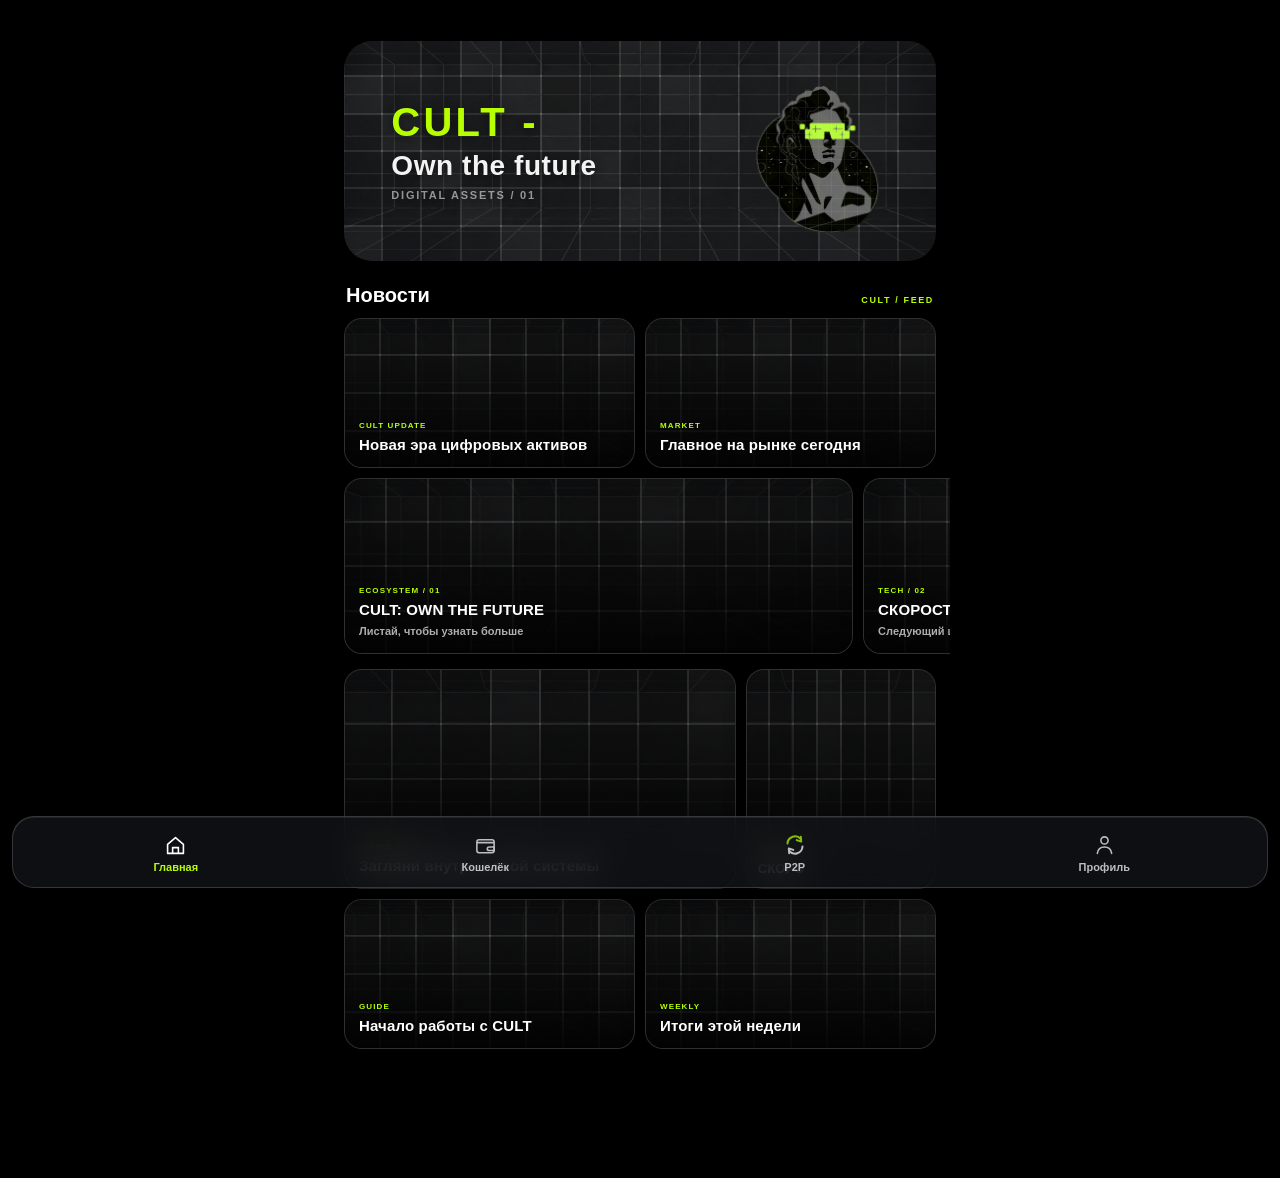
==== commit 83236a14: "Add modular news feed to home screen" ====
--- a/index.html
+++ b/index.html
@@ -4,12 +4,36 @@
   <meta charset="UTF-8">
   <meta name="viewport" content="width=device-width,initial-scale=1">
   <title>CULT</title>
-  <link rel="stylesheet" href="styles.css?v=62">
+  <link rel="stylesheet" href="styles.css?v=63">
 </head>
 <body>
   <main>
     <section class="screen screen-home is-active" data-screen="home" aria-label="&#1043;&#1083;&#1072;&#1074;&#1085;&#1072;&#1103;">
       <div class="hero"><img src="assetslast-upload.png?v=49" alt="CULT"><span class="tile-grid" aria-hidden="true"></span><p class="hero-slogan" aria-label="CULT - Own the future"><strong>CULT -</strong><span>Own the future</span><small>DIGITAL ASSETS / 01</small></p><img class="hero-character" src="assets/marked-character.png?v=49" alt=""><span class="character-grid" aria-hidden="true"></span></div>
+      <section class="news-section" aria-labelledby="news-title">
+        <div class="news-heading"><h2 id="news-title">&#1053;&#1086;&#1074;&#1086;&#1089;&#1090;&#1080;</h2><span>CULT / FEED</span></div>
+
+        <div class="news-pair">
+          <article class="news-card news-card--medium"><img src="assetslast-upload.png?v=49" alt=""><span class="tile-grid news-tile-grid" aria-hidden="true"></span><div class="news-copy"><small>CULT UPDATE</small><h3>&#1053;&#1086;&#1074;&#1072;&#1103; &#1101;&#1088;&#1072; &#1094;&#1080;&#1092;&#1088;&#1086;&#1074;&#1099;&#1093; &#1072;&#1082;&#1090;&#1080;&#1074;&#1086;&#1074;</h3></div></article>
+          <article class="news-card news-card--medium"><img src="assetslast-upload.png?v=49" alt=""><span class="tile-grid news-tile-grid" aria-hidden="true"></span><div class="news-copy"><small>MARKET</small><h3>&#1043;&#1083;&#1072;&#1074;&#1085;&#1086;&#1077; &#1085;&#1072; &#1088;&#1099;&#1085;&#1082;&#1077; &#1089;&#1077;&#1075;&#1086;&#1076;&#1085;&#1103;</h3></div></article>
+        </div>
+
+        <div class="news-rail" aria-label="&#1051;&#1077;&#1085;&#1090;&#1072; &#1085;&#1086;&#1074;&#1086;&#1089;&#1090;&#1077;&#1081;">
+          <article class="news-card news-card--wide"><img src="assetslast-upload.png?v=49" alt=""><span class="tile-grid news-tile-grid" aria-hidden="true"></span><div class="news-copy"><small>ECOSYSTEM / 01</small><h3>CULT: OWN THE FUTURE</h3><p>&#1051;&#1080;&#1089;&#1090;&#1072;&#1081;, &#1095;&#1090;&#1086;&#1073;&#1099; &#1091;&#1079;&#1085;&#1072;&#1090;&#1100; &#1073;&#1086;&#1083;&#1100;&#1096;&#1077;</p></div></article>
+          <article class="news-card news-card--wide"><img src="assetslast-upload.png?v=49" alt=""><span class="tile-grid news-tile-grid" aria-hidden="true"></span><div class="news-copy"><small>TECH / 02</small><h3>&#1057;&#1050;&#1054;&#1056;&#1054;&#1057;&#1058;&#1068;. &#1050;&#1054;&#1053;&#1058;&#1056;&#1054;&#1051;&#1068;. CULT.</h3><p>&#1057;&#1083;&#1077;&#1076;&#1091;&#1102;&#1097;&#1080;&#1081; &#1096;&#1072;&#1075; &#1101;&#1082;&#1086;&#1089;&#1080;&#1089;&#1090;&#1077;&#1084;&#1099;</p></div></article>
+          <article class="news-card news-card--wide"><img src="assetslast-upload.png?v=49" alt=""><span class="tile-grid news-tile-grid" aria-hidden="true"></span><div class="news-copy"><small>COMMUNITY / 03</small><h3>&#1041;&#1059;&#1044;&#1059;&#1065;&#1045;&#1045; &#1057;&#1054;&#1047;&#1044;&#1040;&#1025;&#1052; &#1042;&#1052;&#1045;&#1057;&#1058;&#1045;</h3><p>&#1053;&#1086;&#1074;&#1086;&#1089;&#1090;&#1080; &#1089;&#1086;&#1086;&#1073;&#1097;&#1077;&#1089;&#1090;&#1074;&#1072; CULT</p></div></article>
+        </div>
+
+        <div class="news-mosaic">
+          <article class="news-card news-card--large"><img src="assetslast-upload.png?v=49" alt=""><span class="tile-grid news-tile-grid" aria-hidden="true"></span><div class="news-copy"><small>INSIDE CULT</small><h3>&#1047;&#1072;&#1075;&#1083;&#1103;&#1085;&#1080; &#1074;&#1085;&#1091;&#1090;&#1088;&#1100; &#1085;&#1086;&#1074;&#1086;&#1081; &#1089;&#1080;&#1089;&#1090;&#1077;&#1084;&#1099;</h3></div></article>
+          <article class="news-card news-card--small"><img src="assetslast-upload.png?v=49" alt=""><span class="tile-grid news-tile-grid" aria-hidden="true"></span><div class="news-copy"><small>DROP</small><h3>&#1057;&#1050;&#1054;&#1056;&#1054;</h3></div></article>
+        </div>
+
+        <div class="news-pair news-pair--last">
+          <article class="news-card news-card--medium"><img src="assetslast-upload.png?v=49" alt=""><span class="tile-grid news-tile-grid" aria-hidden="true"></span><div class="news-copy"><small>GUIDE</small><h3>&#1053;&#1072;&#1095;&#1072;&#1083;&#1086; &#1088;&#1072;&#1073;&#1086;&#1090;&#1099; &#1089; CULT</h3></div></article>
+          <article class="news-card news-card--medium"><img src="assetslast-upload.png?v=49" alt=""><span class="tile-grid news-tile-grid" aria-hidden="true"></span><div class="news-copy"><small>WEEKLY</small><h3>&#1048;&#1090;&#1086;&#1075;&#1080; &#1101;&#1090;&#1086;&#1081; &#1085;&#1077;&#1076;&#1077;&#1083;&#1080;</h3></div></article>
+        </div>
+      </section>
     </section>
     <section class="screen screen-wallet" data-screen="wallet" aria-label="&#1050;&#1086;&#1096;&#1077;&#1083;&#1105;&#1082;" hidden>
       <section class="wallet"><span>&#1050;&#1054;&#1064;&#1045;&#1051;&#1025;&#1050;</span><div class="balance"><span class="money">$</span><span class="number">0</span><span class="punctuation">.</span><span class="number cents">00</span></div><p>&#1050;&#1086;&#1096;&#1077;&#1083;&#1105;&#1082; &#1087;&#1086;&#1103;&#1074;&#1080;&#1090;&#1089;&#1103; &#1087;&#1086;&#1079;&#1078;&#1077;</p></section>
@@ -18,6 +42,6 @@
     </section>
   </main>
   <nav class="bottom-nav" aria-label="&#1053;&#1072;&#1074;&#1080;&#1075;&#1072;&#1094;&#1080;&#1103;"><a class="nav-item active" data-screen="home" href="#home"><img class="asset-home" src="assets/home.svg" alt=""><span>&#1043;&#1083;&#1072;&#1074;&#1085;&#1072;&#1103;</span></a><a class="nav-item" data-screen="wallet" href="#wallet"><img class="asset-wallet" src="assets/wallet.svg" alt=""><span>&#1050;&#1086;&#1096;&#1077;&#1083;&#1105;&#1082;</span></a><a class="nav-item p2p-item" data-screen="p2p" href="#p2p"><img class="asset-p2p" src="assets/p2p.svg?v=37" alt=""><span>P2P</span></a><a class="nav-item" data-screen="profile" href="#profile"><img class="asset-profile" src="assets/person.svg" alt=""><span>&#1055;&#1088;&#1086;&#1092;&#1080;&#1083;&#1100;</span></a></nav>
-  <script src="app.js?v=62"></script>
+  <script src="app.js?v=63"></script>
 </body>
 </html>
--- a/styles.css
+++ b/styles.css
@@ -425,3 +425,142 @@
 .screen[hidden] { display:none !important; }
 .screen-home { padding-top:1px; }
 .screen-wallet { padding-bottom:1px; }
+
+/* Home news feed: mixed card sizes with a swipeable feature rail. */
+.news-section {
+  margin:24px 14px 0;
+  padding-bottom:14px;
+}
+.news-heading {
+  display:flex;
+  align-items:flex-end;
+  justify-content:space-between;
+  margin:0 2px 13px;
+}
+.news-heading h2 {
+  margin:0;
+  color:#fff;
+  font:800 20px/1 Arial,Helvetica,sans-serif;
+}
+.news-heading span {
+  color:var(--g);
+  font:700 9px/1 Arial,Helvetica,sans-serif;
+  letter-spacing:.18em;
+}
+.news-pair,
+.news-mosaic {
+  display:grid;
+  gap:10px;
+  margin-bottom:10px;
+}
+.news-pair { grid-template-columns:repeat(2,minmax(0,1fr)); }
+.news-mosaic { grid-template-columns:minmax(0,1.75fr) minmax(0,.85fr); }
+.news-card {
+  position:relative;
+  overflow:hidden;
+  isolation:isolate;
+  border:1px solid rgba(255,255,255,.11);
+  border-radius:18px;
+  background:#151619;
+  box-shadow:inset 0 1px rgba(255,255,255,.05),0 9px 24px rgba(0,0,0,.24);
+}
+.news-card > img {
+  position:absolute;
+  inset:0;
+  z-index:0;
+  display:block;
+  width:100%;
+  height:100%;
+  object-fit:cover;
+  object-position:center;
+  filter:brightness(.57) saturate(.75);
+  transform:scale(1.015);
+}
+.news-card::after {
+  content:"";
+  position:absolute;
+  inset:0;
+  z-index:2;
+  pointer-events:none;
+  background:linear-gradient(180deg,rgba(0,0,0,.05) 18%,rgba(0,0,0,.86) 100%);
+}
+.news-card--medium { height:150px; }
+.news-card--large,
+.news-card--small { height:220px; }
+.news-copy {
+  position:absolute;
+  z-index:4;
+  left:14px;
+  right:12px;
+  bottom:14px;
+  color:#fff;
+}
+.news-copy small {
+  display:block;
+  margin-bottom:7px;
+  color:var(--g);
+  font:800 8px/1 Arial,Helvetica,sans-serif;
+  letter-spacing:.14em;
+}
+.news-copy h3 {
+  margin:0;
+  font:800 15px/1.08 Arial,Helvetica,sans-serif;
+  letter-spacing:.01em;
+}
+.news-copy p {
+  margin:7px 0 0;
+  color:rgba(255,255,255,.68);
+  font:600 11px/1.25 Arial,Helvetica,sans-serif;
+}
+.news-card--small .news-copy { left:11px; right:8px; bottom:12px; }
+.news-card--small .news-copy h3 { font-size:13px; }
+.news-rail {
+  display:flex;
+  gap:10px;
+  width:calc(100% + 14px);
+  margin:0 -14px 10px 0;
+  padding:0 14px 5px 0;
+  overflow-x:auto;
+  scroll-snap-type:x mandatory;
+  overscroll-behavior-inline:contain;
+  scrollbar-width:none;
+  -webkit-overflow-scrolling:touch;
+}
+.news-rail::-webkit-scrollbar { display:none; }
+.news-card--wide {
+  flex:0 0 min(86%,510px);
+  height:176px;
+  scroll-snap-align:start;
+}
+.news-tile-grid {
+  z-index:1 !important;
+  grid-template-columns:repeat(8,1fr) !important;
+  grid-template-rows:repeat(4,1fr) !important;
+  opacity:.72;
+}
+.news-card--wide .news-tile-grid {
+  grid-template-columns:repeat(12,1fr) !important;
+}
+.news-tile-grid i {
+  border-color:rgba(255,255,255,.14) !important;
+  background:rgba(0,0,0,.035) !important;
+  animation-duration:calc(var(--duration) * 3.2) !important;
+}
+.news-card:hover > img { transform:scale(1.045); transition:transform .55s ease; }
+.news-card:hover .news-tile-grid { filter:brightness(1.18); transition:filter .3s ease; }
+
+@media (max-width:520px) {
+  .news-section { margin-top:20px; }
+  .news-heading h2 { font-size:18px; }
+  .news-card--medium { height:142px; }
+  .news-card--large,.news-card--small { height:205px; }
+  .news-copy { left:11px; right:9px; bottom:11px; }
+  .news-copy h3 { font-size:13px; }
+  .news-copy p { font-size:10px; }
+  .news-card--small .news-copy h3 { font-size:11px; }
+}
+
+@media (prefers-reduced-motion:reduce) {
+  .news-rail { scroll-behavior:auto; }
+  .news-card:hover > img { transform:scale(1.015); }
+}
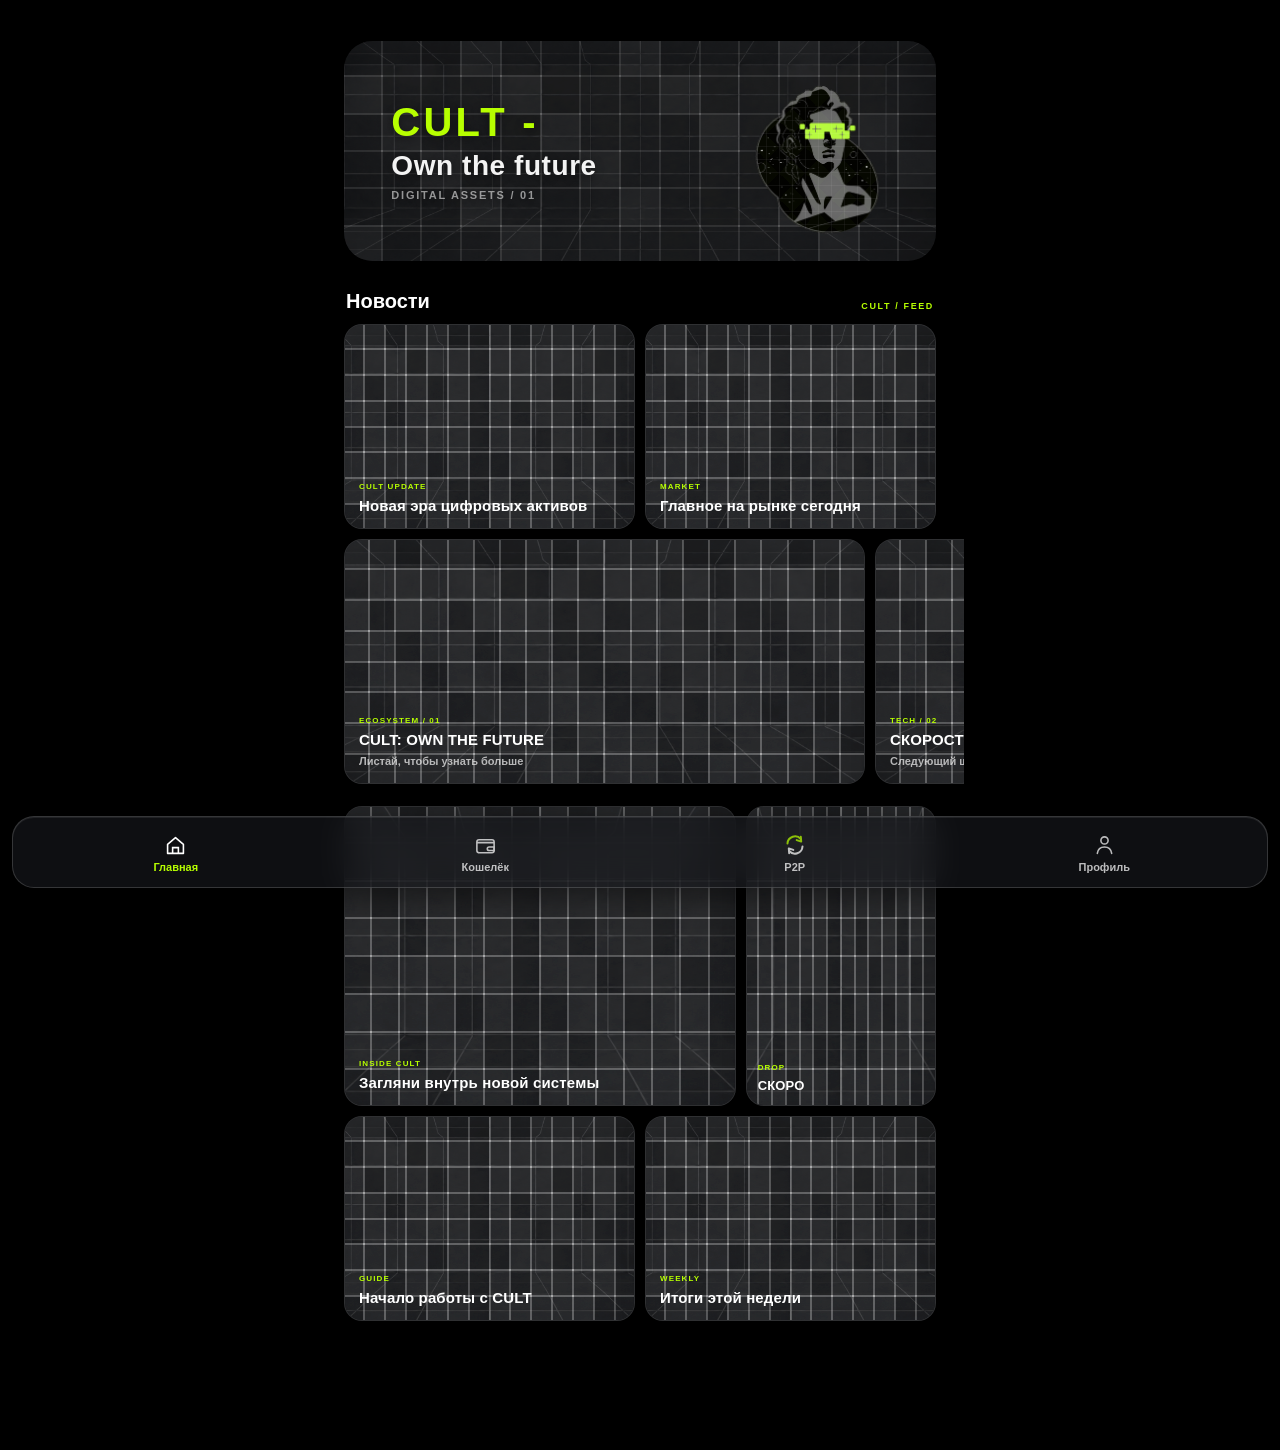
==== commit 10ff970e: "Enlarge news cards and enable drag scrolling" ====
--- a/index.html
+++ b/index.html
@@ -4,7 +4,7 @@
   <meta charset="UTF-8">
   <meta name="viewport" content="width=device-width,initial-scale=1">
   <title>CULT</title>
-  <link rel="stylesheet" href="styles.css?v=63">
+  <link rel="stylesheet" href="styles.css?v=64">
 </head>
 <body>
   <main>
@@ -42,6 +42,6 @@
     </section>
   </main>
   <nav class="bottom-nav" aria-label="&#1053;&#1072;&#1074;&#1080;&#1075;&#1072;&#1094;&#1080;&#1103;"><a class="nav-item active" data-screen="home" href="#home"><img class="asset-home" src="assets/home.svg" alt=""><span>&#1043;&#1083;&#1072;&#1074;&#1085;&#1072;&#1103;</span></a><a class="nav-item" data-screen="wallet" href="#wallet"><img class="asset-wallet" src="assets/wallet.svg" alt=""><span>&#1050;&#1086;&#1096;&#1077;&#1083;&#1105;&#1082;</span></a><a class="nav-item p2p-item" data-screen="p2p" href="#p2p"><img class="asset-p2p" src="assets/p2p.svg?v=37" alt=""><span>P2P</span></a><a class="nav-item" data-screen="profile" href="#profile"><img class="asset-profile" src="assets/person.svg" alt=""><span>&#1055;&#1088;&#1086;&#1092;&#1080;&#1083;&#1100;</span></a></nav>
-  <script src="app.js?v=63"></script>
+  <script src="app.js?v=64"></script>
 </body>
 </html>
--- a/styles.css
+++ b/styles.css
@@ -428,7 +428,7 @@
 
 /* Home news feed: mixed card sizes with a swipeable feature rail. */
 .news-section {
-  margin:24px 14px 0;
+  margin:30px 14px 0;
   padding-bottom:14px;
 }
 .news-heading {
@@ -473,7 +473,7 @@
   height:100%;
   object-fit:cover;
   object-position:center;
-  filter:brightness(.57) saturate(.75);
+  filter:brightness(1.12) saturate(.95);
   transform:scale(1.015);
 }
 .news-card::after {
@@ -482,11 +482,11 @@
   inset:0;
   z-index:2;
   pointer-events:none;
-  background:linear-gradient(180deg,rgba(0,0,0,.05) 18%,rgba(0,0,0,.86) 100%);
-}
-.news-card--medium { height:150px; }
+  background:transparent;
+}
+.news-card--medium { height:205px; }
 .news-card--large,
-.news-card--small { height:220px; }
+.news-card--small { height:300px; }
 .news-copy {
   position:absolute;
   z-index:4;
@@ -517,34 +517,40 @@
 .news-rail {
   display:flex;
   gap:10px;
-  width:calc(100% + 14px);
-  margin:0 -14px 10px 0;
-  padding:0 14px 5px 0;
-  overflow-x:auto;
+  width:calc(100% + 28px);
+  margin:0 -14px 14px 0;
+  padding:0 28px 8px 0;
+  overflow-x:scroll;
   scroll-snap-type:x mandatory;
-  overscroll-behavior-inline:contain;
-  scrollbar-width:none;
+  overscroll-behavior-x:contain;
+  scrollbar-width:thin;
+  scrollbar-color:rgba(183,255,0,.65) rgba(255,255,255,.08);
+  touch-action:pan-x;
+  cursor:grab;
   -webkit-overflow-scrolling:touch;
 }
-.news-rail::-webkit-scrollbar { display:none; }
+.news-rail.is-dragging { cursor:grabbing; scroll-snap-type:none; user-select:none; }
+.news-rail::-webkit-scrollbar { height:5px; }
+.news-rail::-webkit-scrollbar-track { background:rgba(255,255,255,.08); border-radius:4px; }
+.news-rail::-webkit-scrollbar-thumb { background:rgba(183,255,0,.65); border-radius:4px; }
 .news-card--wide {
-  flex:0 0 min(86%,510px);
-  height:176px;
+  flex:0 0 min(88%,570px);
+  height:245px;
   scroll-snap-align:start;
 }
 .news-tile-grid {
   z-index:1 !important;
-  grid-template-columns:repeat(8,1fr) !important;
-  grid-template-rows:repeat(4,1fr) !important;
-  opacity:.72;
+  grid-template-columns:repeat(14,1fr) !important;
+  grid-template-rows:repeat(8,1fr) !important;
+  opacity:1;
 }
 .news-card--wide .news-tile-grid {
-  grid-template-columns:repeat(12,1fr) !important;
+  grid-template-columns:repeat(20,1fr) !important;
 }
 .news-tile-grid i {
-  border-color:rgba(255,255,255,.14) !important;
-  background:rgba(0,0,0,.035) !important;
-  animation-duration:calc(var(--duration) * 3.2) !important;
+  border-color:rgba(255,255,255,.24) !important;
+  background:rgba(255,255,255,.035) !important;
+  animation-duration:calc(var(--duration) * 2.4) !important;
 }
 .news-card:hover > img { transform:scale(1.045); transition:transform .55s ease; }
 .news-card:hover .news-tile-grid { filter:brightness(1.18); transition:filter .3s ease; }
@@ -552,8 +558,8 @@
 @media (max-width:520px) {
   .news-section { margin-top:20px; }
   .news-heading h2 { font-size:18px; }
-  .news-card--medium { height:142px; }
-  .news-card--large,.news-card--small { height:205px; }
+  .news-card--medium { height:185px; }
+  .news-card--large,.news-card--small { height:260px; }
   .news-copy { left:11px; right:9px; bottom:11px; }
   .news-copy h3 { font-size:13px; }
   .news-copy p { font-size:10px; }
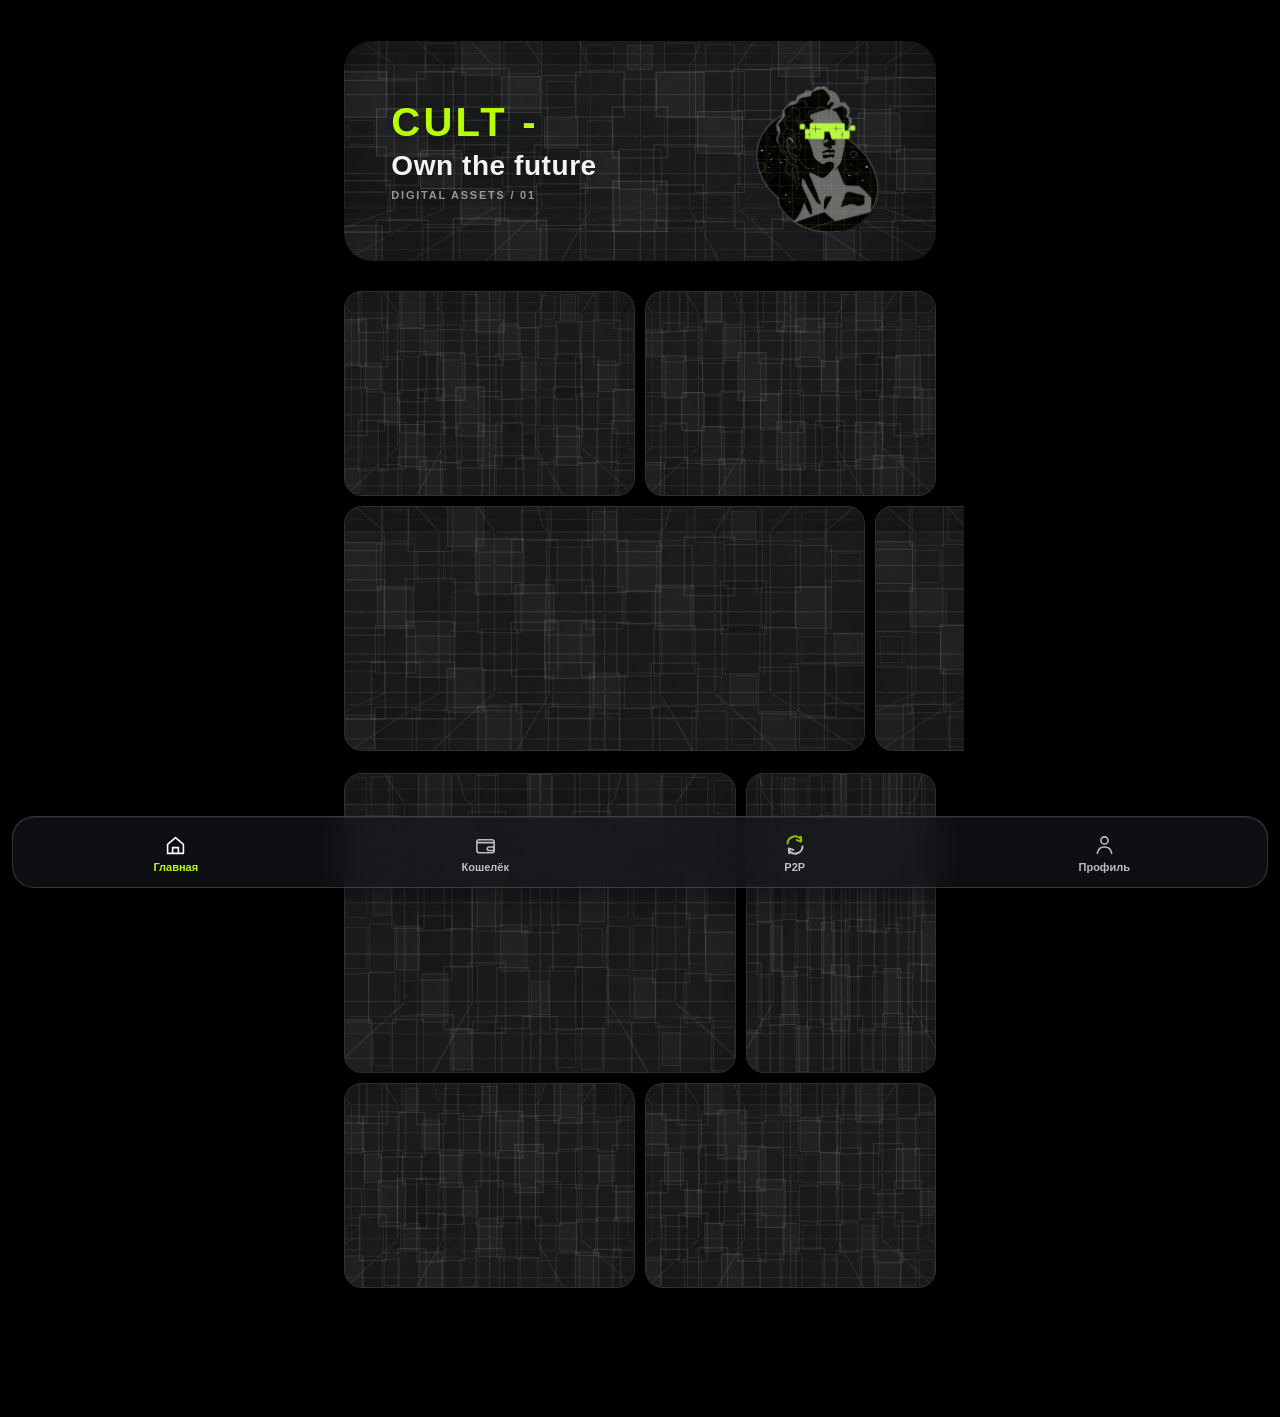
==== commit 832aa629: "Refine news carousel visuals and autoplay" ====
--- a/index.html
+++ b/index.html
@@ -4,7 +4,7 @@
   <meta charset="UTF-8">
   <meta name="viewport" content="width=device-width,initial-scale=1">
   <title>CULT</title>
-  <link rel="stylesheet" href="styles.css?v=64">
+  <link rel="stylesheet" href="styles.css?v=65">
 </head>
 <body>
   <main>
@@ -42,6 +42,6 @@
     </section>
   </main>
   <nav class="bottom-nav" aria-label="&#1053;&#1072;&#1074;&#1080;&#1075;&#1072;&#1094;&#1080;&#1103;"><a class="nav-item active" data-screen="home" href="#home"><img class="asset-home" src="assets/home.svg" alt=""><span>&#1043;&#1083;&#1072;&#1074;&#1085;&#1072;&#1103;</span></a><a class="nav-item" data-screen="wallet" href="#wallet"><img class="asset-wallet" src="assets/wallet.svg" alt=""><span>&#1050;&#1086;&#1096;&#1077;&#1083;&#1105;&#1082;</span></a><a class="nav-item p2p-item" data-screen="p2p" href="#p2p"><img class="asset-p2p" src="assets/p2p.svg?v=37" alt=""><span>P2P</span></a><a class="nav-item" data-screen="profile" href="#profile"><img class="asset-profile" src="assets/person.svg" alt=""><span>&#1055;&#1088;&#1086;&#1092;&#1080;&#1083;&#1100;</span></a></nav>
-  <script src="app.js?v=64"></script>
+  <script src="app.js?v=65"></script>
 </body>
 </html>
--- a/styles.css
+++ b/styles.css
@@ -437,6 +437,7 @@
   justify-content:space-between;
   margin:0 2px 13px;
 }
+.news-heading { display:none; }
 .news-heading h2 {
   margin:0;
   color:#fff;
@@ -473,7 +474,7 @@
   height:100%;
   object-fit:cover;
   object-position:center;
-  filter:brightness(1.12) saturate(.95);
+  filter:none;
   transform:scale(1.015);
 }
 .news-card::after {
@@ -482,7 +483,7 @@
   inset:0;
   z-index:2;
   pointer-events:none;
-  background:transparent;
+  background:rgba(0,0,0,.08);
 }
 .news-card--medium { height:205px; }
 .news-card--large,
@@ -523,16 +524,13 @@
   overflow-x:scroll;
   scroll-snap-type:x mandatory;
   overscroll-behavior-x:contain;
-  scrollbar-width:thin;
-  scrollbar-color:rgba(183,255,0,.65) rgba(255,255,255,.08);
+  scrollbar-width:none;
   touch-action:pan-x;
   cursor:grab;
   -webkit-overflow-scrolling:touch;
 }
 .news-rail.is-dragging { cursor:grabbing; scroll-snap-type:none; user-select:none; }
-.news-rail::-webkit-scrollbar { height:5px; }
-.news-rail::-webkit-scrollbar-track { background:rgba(255,255,255,.08); border-radius:4px; }
-.news-rail::-webkit-scrollbar-thumb { background:rgba(183,255,0,.65); border-radius:4px; }
+.news-rail::-webkit-scrollbar { display:none; }
 .news-card--wide {
   flex:0 0 min(88%,570px);
   height:245px;
@@ -540,18 +538,20 @@
 }
 .news-tile-grid {
   z-index:1 !important;
-  grid-template-columns:repeat(14,1fr) !important;
-  grid-template-rows:repeat(8,1fr) !important;
-  opacity:1;
+  grid-template-columns:repeat(15,1fr) !important;
+  grid-template-rows:repeat(6,1fr) !important;
+  opacity:.96;
 }
 .news-card--wide .news-tile-grid {
-  grid-template-columns:repeat(20,1fr) !important;
+  grid-template-columns:repeat(15,1fr) !important;
 }
 .news-tile-grid i {
-  border-color:rgba(255,255,255,.24) !important;
-  background:rgba(255,255,255,.035) !important;
+  border-color:rgba(255,255,255,.102) !important;
+  background:rgba(0,0,0,.037) !important;
   animation-duration:calc(var(--duration) * 2.4) !important;
 }
+.news-copy { display:none !important; }
+.tile-grid i { transform:scale(var(--tile-scale,1)); transform-origin:center; }
 .news-card:hover > img { transform:scale(1.045); transition:transform .55s ease; }
 .news-card:hover .news-tile-grid { filter:brightness(1.18); transition:filter .3s ease; }
 
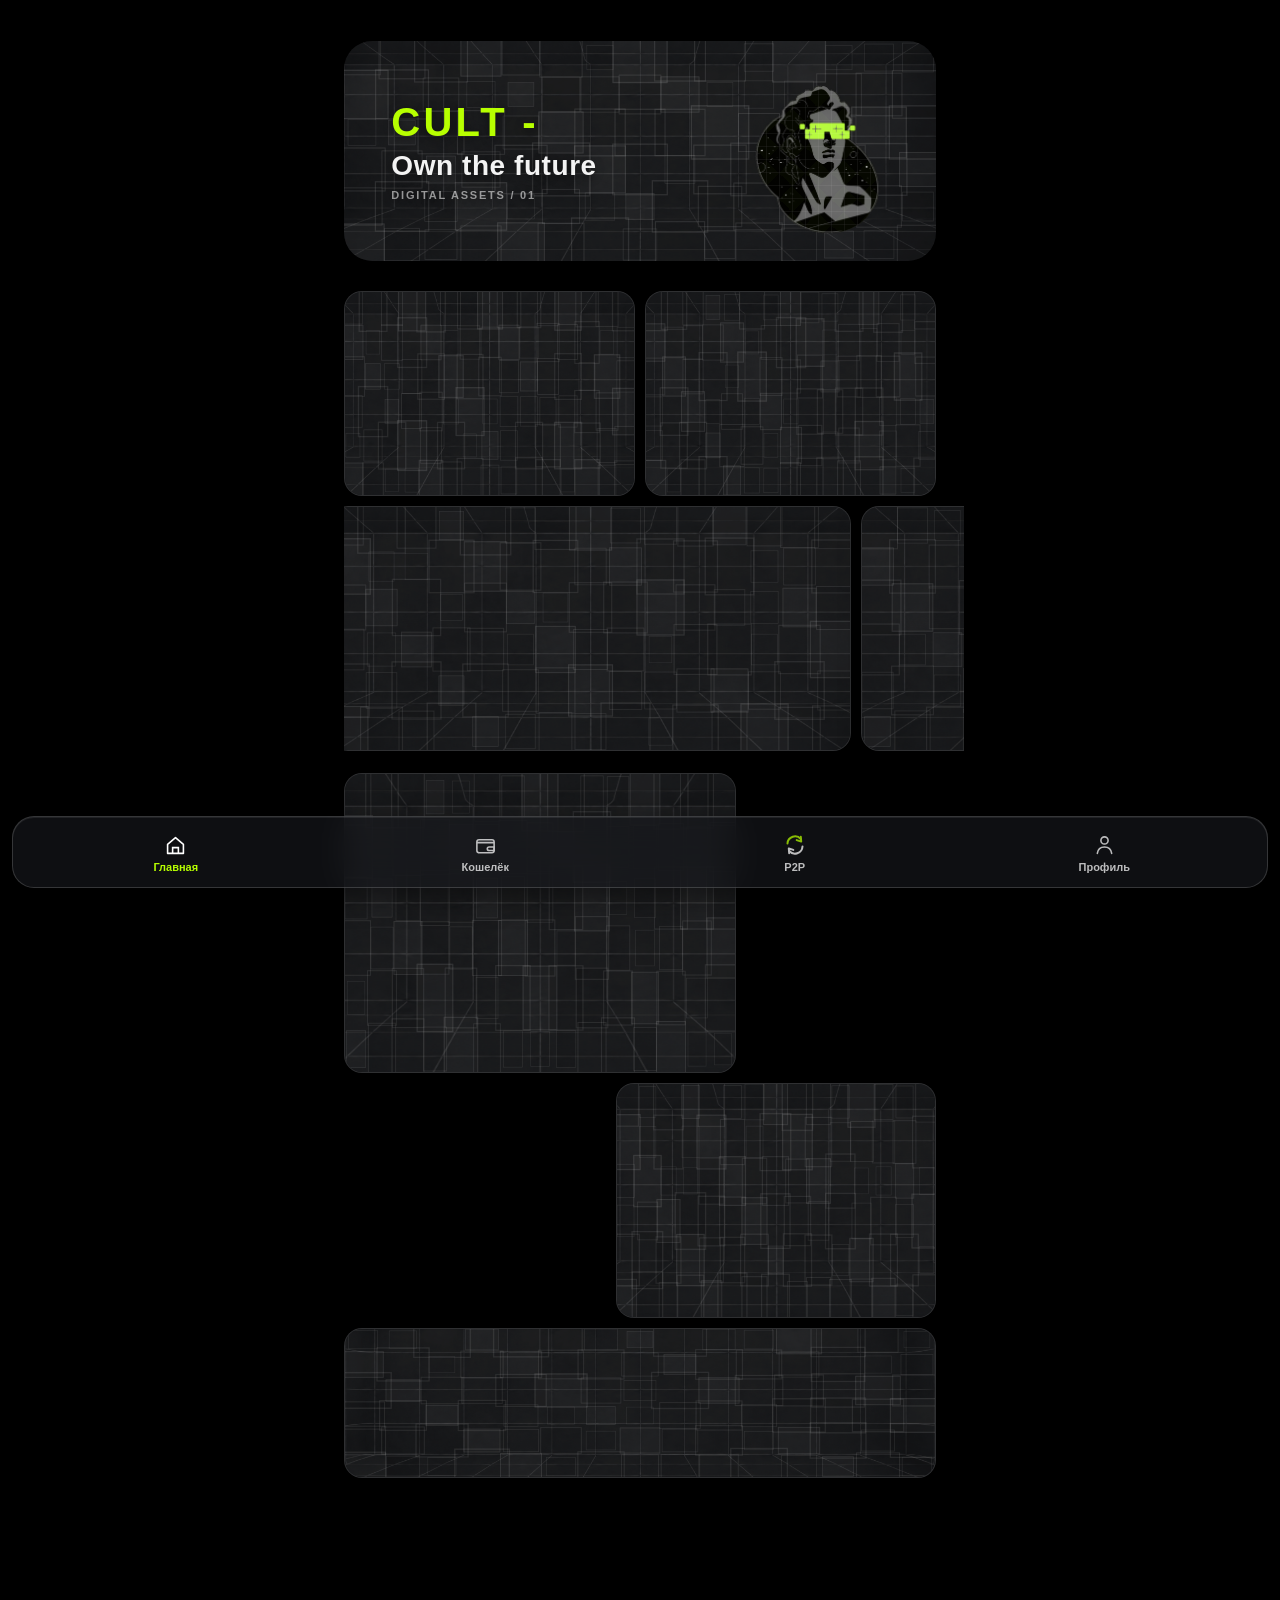
==== commit 29b71f09: "Make news rail continuously scroll and refine layout" ====
--- a/index.html
+++ b/index.html
@@ -4,7 +4,7 @@
   <meta charset="UTF-8">
   <meta name="viewport" content="width=device-width,initial-scale=1">
   <title>CULT</title>
-  <link rel="stylesheet" href="styles.css?v=65">
+  <link rel="stylesheet" href="styles.css?v=66">
 </head>
 <body>
   <main>
@@ -26,13 +26,13 @@
 
         <div class="news-mosaic">
           <article class="news-card news-card--large"><img src="assetslast-upload.png?v=49" alt=""><span class="tile-grid news-tile-grid" aria-hidden="true"></span><div class="news-copy"><small>INSIDE CULT</small><h3>&#1047;&#1072;&#1075;&#1083;&#1103;&#1085;&#1080; &#1074;&#1085;&#1091;&#1090;&#1088;&#1100; &#1085;&#1086;&#1074;&#1086;&#1081; &#1089;&#1080;&#1089;&#1090;&#1077;&#1084;&#1099;</h3></div></article>
-          <article class="news-card news-card--small"><img src="assetslast-upload.png?v=49" alt=""><span class="tile-grid news-tile-grid" aria-hidden="true"></span><div class="news-copy"><small>DROP</small><h3>&#1057;&#1050;&#1054;&#1056;&#1054;</h3></div></article>
         </div>
 
         <div class="news-pair news-pair--last">
-          <article class="news-card news-card--medium"><img src="assetslast-upload.png?v=49" alt=""><span class="tile-grid news-tile-grid" aria-hidden="true"></span><div class="news-copy"><small>GUIDE</small><h3>&#1053;&#1072;&#1095;&#1072;&#1083;&#1086; &#1088;&#1072;&#1073;&#1086;&#1090;&#1099; &#1089; CULT</h3></div></article>
-          <article class="news-card news-card--medium"><img src="assetslast-upload.png?v=49" alt=""><span class="tile-grid news-tile-grid" aria-hidden="true"></span><div class="news-copy"><small>WEEKLY</small><h3>&#1048;&#1090;&#1086;&#1075;&#1080; &#1101;&#1090;&#1086;&#1081; &#1085;&#1077;&#1076;&#1077;&#1083;&#1080;</h3></div></article>
+          <article class="news-card news-card--medium news-card--last"><img src="assetslast-upload.png?v=49" alt=""><span class="tile-grid news-tile-grid" aria-hidden="true"></span><div class="news-copy"><small>WEEKLY</small><h3>&#1048;&#1090;&#1086;&#1075;&#1080; &#1101;&#1090;&#1086;&#1081; &#1085;&#1077;&#1076;&#1077;&#1083;&#1080;</h3></div></article>
         </div>
+
+        <div class="news-full-row"><article class="news-card news-card--strip"><img src="assetslast-upload.png?v=49" alt=""><span class="tile-grid news-tile-grid" aria-hidden="true"></span><div class="news-copy"><small>CULT / NEXT</small><h3>&#1041;&#1091;&#1076;&#1091;&#1097;&#1077; &#1091;&#1076;&#1072;&#1095;&#1085;&#1086;&#1075;&#1086; &#1076;&#1080;&#1079;&#1072;&#1081;&#1085;&#1072;</h3></div></article></div>
       </section>
     </section>
     <section class="screen screen-wallet" data-screen="wallet" aria-label="&#1050;&#1086;&#1096;&#1077;&#1083;&#1105;&#1082;" hidden>
@@ -42,6 +42,6 @@
     </section>
   </main>
   <nav class="bottom-nav" aria-label="&#1053;&#1072;&#1074;&#1080;&#1075;&#1072;&#1094;&#1080;&#1103;"><a class="nav-item active" data-screen="home" href="#home"><img class="asset-home" src="assets/home.svg" alt=""><span>&#1043;&#1083;&#1072;&#1074;&#1085;&#1072;&#1103;</span></a><a class="nav-item" data-screen="wallet" href="#wallet"><img class="asset-wallet" src="assets/wallet.svg" alt=""><span>&#1050;&#1086;&#1096;&#1077;&#1083;&#1105;&#1082;</span></a><a class="nav-item p2p-item" data-screen="p2p" href="#p2p"><img class="asset-p2p" src="assets/p2p.svg?v=37" alt=""><span>P2P</span></a><a class="nav-item" data-screen="profile" href="#profile"><img class="asset-profile" src="assets/person.svg" alt=""><span>&#1055;&#1088;&#1086;&#1092;&#1080;&#1083;&#1100;</span></a></nav>
-  <script src="app.js?v=65"></script>
+  <script src="app.js?v=66"></script>
 </body>
 </html>
--- a/styles.css
+++ b/styles.css
@@ -475,7 +475,7 @@
   object-fit:cover;
   object-position:center;
   filter:none;
-  transform:scale(1.015);
+  transform:none;
 }
 .news-card::after {
   content:"";
@@ -522,7 +522,7 @@
   margin:0 -14px 14px 0;
   padding:0 28px 8px 0;
   overflow-x:scroll;
-  scroll-snap-type:x mandatory;
+  scroll-snap-type:none;
   overscroll-behavior-x:contain;
   scrollbar-width:none;
   touch-action:pan-x;
@@ -534,8 +534,11 @@
 .news-card--wide {
   flex:0 0 min(88%,570px);
   height:245px;
-  scroll-snap-align:start;
-}
+}
+.news-pair--last { grid-template-columns:1fr 1.22fr; }
+.news-pair--last .news-card--last { grid-column:2; height:235px; }
+.news-full-row { margin:10px 0 190px; }
+.news-card--strip { width:100%; height:150px; }
 .news-tile-grid {
   z-index:1 !important;
   grid-template-columns:repeat(15,1fr) !important;
@@ -552,14 +555,16 @@
 }
 .news-copy { display:none !important; }
 .tile-grid i { transform:scale(var(--tile-scale,1)); transform-origin:center; }
-.news-card:hover > img { transform:scale(1.045); transition:transform .55s ease; }
-.news-card:hover .news-tile-grid { filter:brightness(1.18); transition:filter .3s ease; }
+.news-card:hover > img { transform:none; }
 
 @media (max-width:520px) {
   .news-section { margin-top:20px; }
   .news-heading h2 { font-size:18px; }
   .news-card--medium { height:185px; }
   .news-card--large,.news-card--small { height:260px; }
+  .news-pair--last { grid-template-columns:1fr 1.14fr; }
+  .news-pair--last .news-card--last { height:215px; }
+  .news-card--strip { height:125px; }
   .news-copy { left:11px; right:9px; bottom:11px; }
   .news-copy h3 { font-size:13px; }
   .news-copy p { font-size:10px; }
@@ -568,5 +573,5 @@
 
 @media (prefers-reduced-motion:reduce) {
   .news-rail { scroll-behavior:auto; }
-  .news-card:hover > img { transform:scale(1.015); }
-}
+  .news-card:hover > img { transform:none; }
+}
